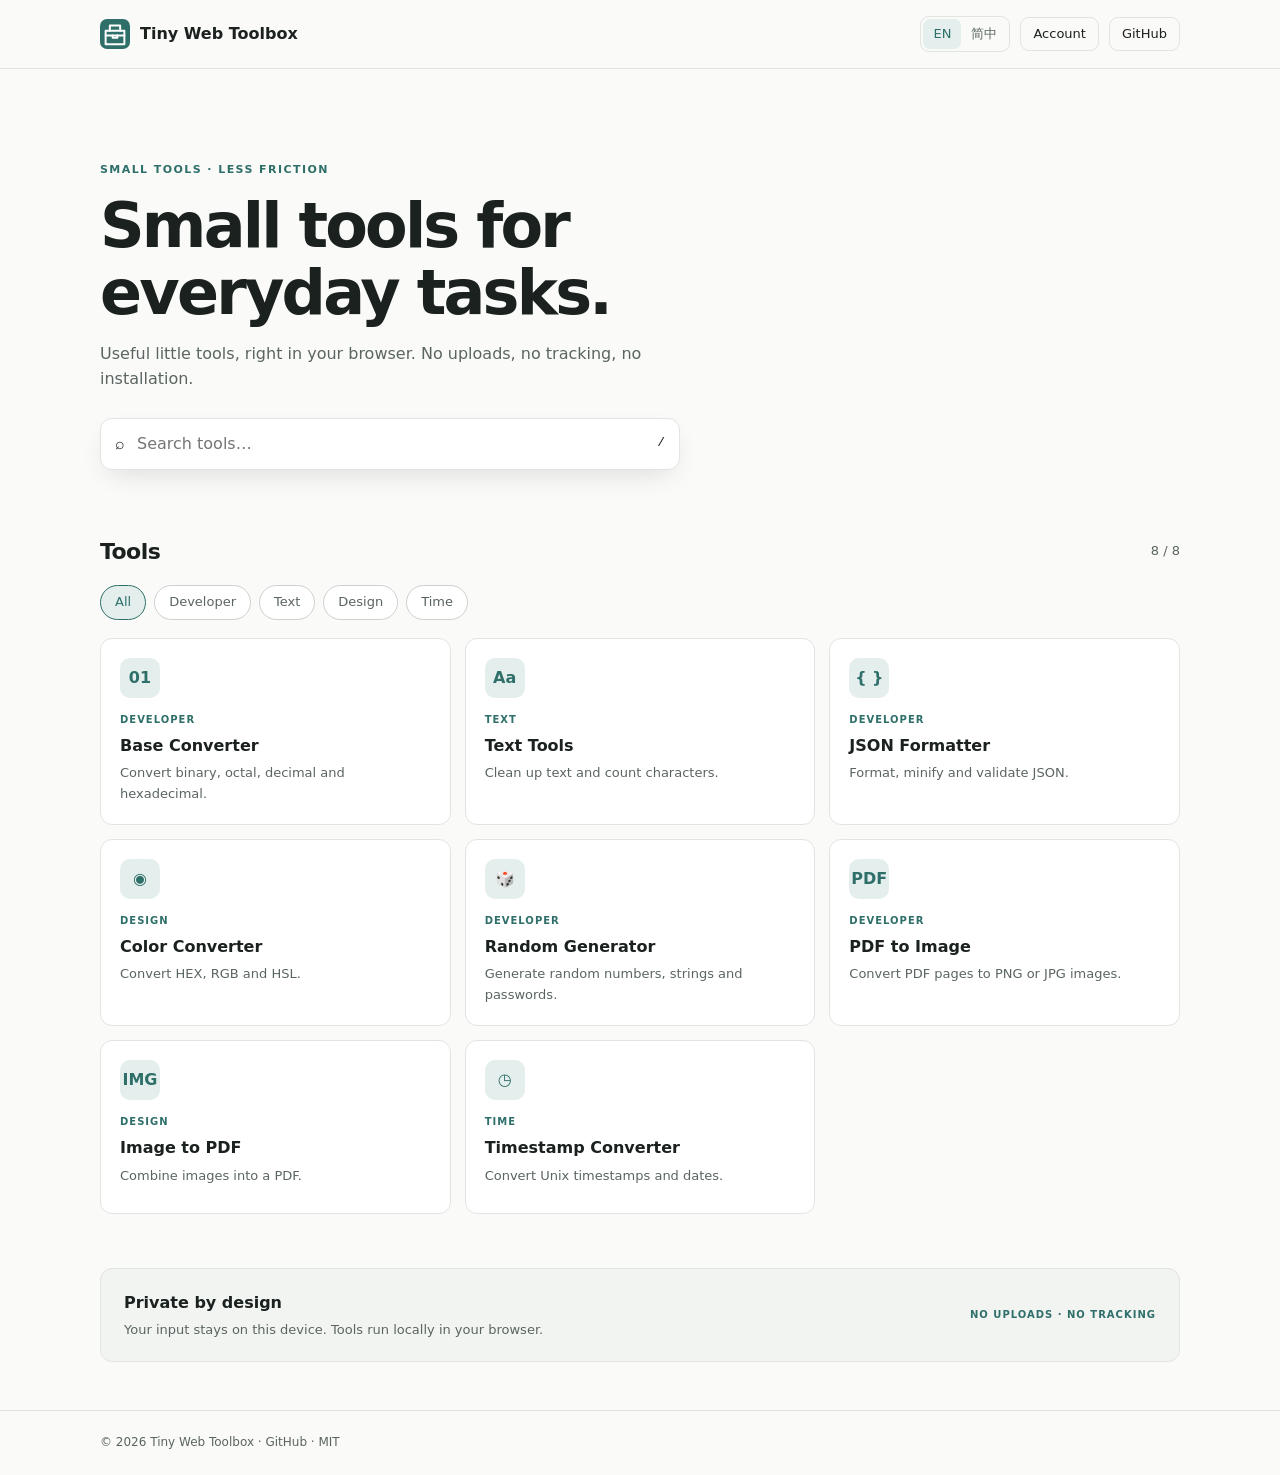
==== index.html @ 0d5026db "Add image to PDF tool card" ====
<!doctype html><html lang="en"><head><meta charset="utf-8"><meta name="viewport" content="width=device-width,initial-scale=1"><meta name="color-scheme" content="light dark"><title>Tiny Web Toolbox | Free Online Tools for Developers</title><link rel="icon" href="assets/logo.svg"><link rel="stylesheet" href="style.css?v=20261110-2"><script defer src="script.js?v=20261109-5"></script><meta name="description" content="Free browser-based tools: base converter, text tools, JSON formatter, color converter and timestamp converter. Private, fast and free."><link rel="canonical" href="https://stone2013.github.io/tiny-web-toolbox/"><meta property="og:type" content="website"><meta property="og:title" content="Tiny Web Toolbox | Free Online Tools for Developers"><meta property="og:description" content="Free browser-based tools: base converter, text tools, JSON formatter, color converter and timestamp converter. Private, fast and free."><meta property="og:url" content="https://stone2013.github.io/tiny-web-toolbox/"><meta name="twitter:card" content="summary"><script type="application/ld+json">
{"@context":"https://schema.org","@type":"WebSite","name":"Tiny Web Toolbox","url":"https://stone2013.github.io/tiny-web-toolbox/","description":"Free privacy-friendly online tools for developers and everyday tasks, including JSON formatting, text processing, color conversion, base conversion and Unix timestamp conversion.","inLanguage":["en","zh-CN"],"publisher":{"@type":"Person","name":"stone2013"}}
</script></head><body><header class="header"><div class="wrap header-inner"><a class="brand" href="index.html"><img src="assets/logo.svg" alt="">Tiny Web Toolbox</a><div class="actions"><div class="lang"><button type="button" data-lang="en" aria-pressed="true">EN</button><button type="button" data-lang="zh-CN" aria-pressed="false">简中</button></div><a class="gh" href="account.html" data-key="account">Account</a><a class="gh" href="https://github.com/stone2013/tiny-web-toolbox" target="_blank" rel="noopener">GitHub</a></div></div></header><main class="wrap"><section class="hero"><div class="eyebrow" data-key="eyebrow">SMALL TOOLS · LESS FRICTION</div><h1 data-key="hero">Small tools for everyday tasks.</h1><p data-key="sub">Useful little tools, right in your browser. No uploads, no tracking, no installation.</p><label class="search"><span>⌕</span><input id="search" type="search" data-placeholder="search" placeholder="Search tools…"><kbd>/</kbd></label></section><section class="section hidden" id="recent-section"><div class="section-head"><h2 data-key="recent">Recently used</h2><button type="button" class="clear" id="recent-clear" data-key="clear">Clear</button></div><div class="recent" id="recent-list"></div></section><section class="section"><div class="section-head"><h2 data-key="tools">Tools</h2><span class="muted" id="count">5 / 5</span></div><div class="chips"><button class="chip" data-cat-filter="all" aria-pressed="true" data-key="all">All</button><button class="chip" data-cat-filter="developer" aria-pressed="false" data-key="developer">Developer</button><button class="chip" data-cat-filter="text" aria-pressed="false" data-key="text">Text</button><button class="chip" data-cat-filter="design" aria-pressed="false" data-key="design">Design</button><button class="chip" data-cat-filter="time" aria-pressed="false" data-key="time">Time</button></div><div class="grid"><a class="card" data-id="base" data-cat="developer" data-search="base converter binary octal decimal hexadecimal 进制 二进制 十六进制" href="tools/base-converter.html"><span class="ico">01</span><span class="tag" data-key="developer">DEVELOPER</span><h3 data-key="base">Base Converter</h3><p data-key="basedesc">Convert binary, octal, decimal and hexadecimal.</p></a><a class="card" data-id="text" data-cat="text" data-search="text 文本" href="tools/text-tools.html"><span class="ico">Aa</span><span class="tag" data-key="text">TEXT</span><h3 data-key="textname">Text Tools</h3><p data-key="textdesc">Clean up text and count characters.</p></a><a class="card" data-id="json" data-cat="developer" data-search="json formatter 格式化" href="tools/json-formatter.html"><span class="ico">{ }</span><span class="tag" data-key="developer">DEVELOPER</span><h3 data-key="json">JSON Formatter</h3><p data-key="jsondesc">Format, minify and validate JSON.</p></a><a class="card" data-id="color" data-cat="design" data-search="color hex rgb hsl 颜色" href="tools/color-converter.html"><span class="ico">◉</span><span class="tag" data-key="design">DESIGN</span><h3 data-key="color">Color Converter</h3><p data-key="colordesc">Convert HEX, RGB and HSL.</p></a><a class="card" data-id="random" data-cat="developer" data-search="random generator number string password 随机 数字 字符串 密码" href="tools/random-generator.html"><span class="ico">🎲</span><span class="tag" data-key="developer">DEVELOPER</span><h3 data-key="random">Random Generator</h3><p data-key="randomdesc">Generate random numbers, strings and passwords.</p></a><a class="card" data-id="pdf" data-cat="developer" data-search="pdf to image convert png jpg 图片 转换" href="tools/pdf-to-image.html"><span class="ico">PDF</span><span class="tag" data-key="developer">DEVELOPER</span><h3 data-key="pdf">PDF to Image</h3><p data-key="pdfdesc">Convert PDF pages to PNG or JPG images.</p></a><a class="card" data-id="image-pdf" data-cat="design" data-search="image to pdf jpg png webp 图片 转 PDF" href="tools/image-to-pdf.html"><span class="ico">IMG</span><span class="tag" data-key="design">DESIGN</span><h3 data-key="imagepdf">Image to PDF</h3><p data-key="imagepdfdesc">Combine images into a PDF.</p></a><a class="card" data-id="timestamp" data-cat="time" data-search="timestamp unix 时间戳" href="tools/timestamp-converter.html"><span class="ico">◷</span><span class="tag" data-key="time">TIME</span><h3 data-key="timestamp">Timestamp Converter</h3><p data-key="timestampdesc">Convert Unix timestamps and dates.</p></a></div><p id="empty" class="muted hidden" data-key="empty">No matching tools.</p></section><section class="privacy"><div><strong data-key="privacy">Private by design</strong><p data-key="privacysub">Your input stays on this device. Tools run locally in your browser.</p></div><span class="tag" data-key="privacytag">NO UPLOADS · NO TRACKING</span></section></main><footer class="footer"><div class="wrap">© <span id="year"></span> Tiny Web Toolbox · <a href="https://github.com/stone2013/tiny-web-toolbox">GitHub</a> · MIT</div></footer></body></html>
---- style.css ----
:root{color-scheme:light dark;font-family:system-ui,-apple-system,"Segoe UI",Roboto,"PingFang SC","Microsoft YaHei",sans-serif;--bg:#fafaf8;--surface:#fff;--surface2:#f2f4f2;--text:#1a211f;--muted:#5a6561;--border:#e1e5e2;--strong:#cbd2ce;--accent:#2f6f6a;--accentsoft:#e4efed;--shadow:0 10px 28px -10px rgba(20,30,28,.16);--mono:ui-monospace,"SF Mono",Menlo,Consolas,monospace}
@media(prefers-color-scheme:dark){:root{--bg:#0f1312;--surface:#161b1a;--surface2:#1c2221;--text:#e7ecea;--muted:#98a5a1;--border:#262e2c;--strong:#37413f;--accent:#6fc2b8;--accentsoft:#1a2b28;--shadow:0 10px 28px -10px rgba(0,0,0,.6)}}
*{box-sizing:border-box}body{margin:0;background:var(--bg);color:var(--text);line-height:1.6}a{color:inherit;text-decoration:none}button,input{font:inherit}.wrap{width:min(1080px,calc(100% - 40px));margin:auto}.header{border-bottom:1px solid var(--border)}.header-inner{height:68px;display:flex;align-items:center;justify-content:space-between;gap:14px}.brand{display:flex;align-items:center;gap:10px;font-weight:750;white-space:nowrap}.brand img{width:30px;height:30px}.actions{display:flex;align-items:center;gap:10px}.lang{display:flex;border:1px solid var(--border);border-radius:9px;padding:2px}.lang button{border:0;background:transparent;color:var(--muted);padding:5px 10px;border-radius:7px;font-size:13px;cursor:pointer}.lang button[aria-pressed=true]{background:var(--accentsoft);color:var(--accent)}.gh{border:1px solid var(--border);border-radius:9px;padding:6px 12px;font-size:13px}.hero{padding:clamp(48px,9vw,92px) 0 44px}.eyebrow{color:var(--accent);font-size:11px;font-weight:750;letter-spacing:.13em;text-transform:uppercase}.hero h1{font-size:clamp(36px,6vw,62px);line-height:1.08;letter-spacing:-.045em;max-width:720px;margin:14px 0}.hero p{color:var(--muted);max-width:620px;margin:0}.search{margin-top:26px;max-width:580px;display:flex;align-items:center;gap:10px;padding:0 14px;height:52px;border:1px solid var(--border);border-radius:12px;background:var(--surface);box-shadow:var(--shadow)}.search input{border:0;outline:0;background:transparent;color:var(--text);width:100%;min-width:0}.section{padding:20px 0 38px}.section-head{display:flex;align-items:center;justify-content:space-between;margin-bottom:16px}.section-head h2{font-size:22px;letter-spacing:-.025em;margin:0}.muted{color:var(--muted);font-size:13px}.chips{display:flex;flex-wrap:wrap;gap:8px;margin-bottom:18px}.chip{border:1px solid var(--strong);border-radius:999px;background:var(--surface);padding:6px 14px;color:var(--muted);font-size:13px;cursor:pointer}.chip[aria-pressed=true]{background:var(--accentsoft);border-color:var(--accent);color:var(--accent)}.grid{display:grid;grid-template-columns:repeat(3,minmax(0,1fr));gap:14px}.card{display:flex;flex-direction:column;min-height:174px;padding:19px;border:1px solid var(--border);border-radius:12px;background:var(--surface);transition:transform .18s,border-color .18s,box-shadow .18s}.card:hover{transform:translateY(-2px);border-color:var(--accent);box-shadow:var(--shadow)}.ico{display:grid;place-items:center;width:40px;height:40px;border-radius:10px;background:var(--accentsoft);color:var(--accent);font-weight:750;margin-bottom:14px}.tag{font-size:10px;color:var(--accent);font-weight:750;letter-spacing:.1em;text-transform:uppercase}.card h3{font-size:16px;margin:5px 0}.card p{font-size:13px;color:var(--muted);margin:0}.privacy{display:flex;justify-content:space-between;gap:20px;align-items:center;padding:21px 23px;border:1px solid var(--border);border-radius:12px;background:var(--surface2);margin:16px 0 48px}.privacy p{font-size:13px;color:var(--muted);margin:4px 0 0}.footer{border-top:1px solid var(--border);padding:22px 0;color:var(--muted);font-size:12px}.recent{display:flex;gap:10px;flex-wrap:wrap}.recent a{padding:8px 12px;border:1px solid var(--border);border-radius:9px;background:var(--surface);font-size:13px}.hidden{display:none!important}
.tool-main{padding:40px 0 70px}.back{color:var(--muted);font-size:13px}.tool-main h1{font-size:clamp(32px,5vw,48px);letter-spacing:-.04em;margin:16px 0 6px}.tool-desc{color:var(--muted);margin:0 0 24px}.panel{padding:22px;border:1px solid var(--border);border-radius:14px;background:var(--surface);box-shadow:var(--shadow)}.base-grid{display:grid;grid-template-columns:repeat(2,minmax(0,1fr));gap:20px 16px}.field label{display:flex;justify-content:space-between;font-size:13px;font-weight:700;margin-bottom:7px}.field small{font:600 11px var(--mono);color:var(--muted)}.control{display:flex;align-items:stretch;gap:8px;min-width:0}.control input{flex:1 1 auto;min-width:0;width:0;padding:11px 12px;border:1px solid var(--strong);border-radius:9px;background:var(--bg);color:var(--text);font:14px var(--mono)}.control input:focus{outline:3px solid color-mix(in srgb,var(--accent) 25%,transparent);border-color:var(--accent)}.control input[aria-invalid=true]{border-color:#c45b55}.copy,.control .copy{display:flex;align-items:center;justify-content:center;box-sizing:border-box;flex:0 0 88px;width:88px;min-width:88px;max-width:88px;min-height:44px;padding:0 8px;white-space:nowrap;word-break:keep-all;overflow-wrap:normal;writing-mode:horizontal-tb;text-orientation:mixed;border:1px solid var(--border);border-radius:9px;background:var(--surface2);color:var(--muted);font-size:12px;cursor:pointer}.error{min-height:20px;color:#c45b55;font-size:12px;margin:5px 0 0}.statusbar{display:flex;justify-content:space-between;align-items:center;gap:12px;border-top:1px solid var(--border);margin-top:17px;padding-top:13px}.status{font-size:13px;color:var(--muted)}.clear{border:0;background:none;color:var(--muted);text-decoration:underline;cursor:pointer}.hint{color:var(--muted);font-size:12px;margin:14px 0 0}
@media(max-width:850px){.grid{grid-template-columns:repeat(2,minmax(0,1fr))}}@media(max-width:560px){.grid,.base-grid{grid-template-columns:1fr}.brand{font-size:14px}.gh{font-size:12px;padding:5px 8px}.privacy{display:block}.section-head h2{font-size:20px}}
@media(prefers-reduced-motion:reduce){*,*::before,*::after{scroll-behavior:auto!important;transition:none!important}}

.text-panel{display:block}.text-toolbar{display:flex;align-items:center;justify-content:space-between;gap:12px;margin-bottom:10px}.text-area{display:block;width:100%;min-height:170px;resize:vertical;padding:14px;border:1px solid var(--strong);border-radius:10px;background:var(--bg);color:var(--text);font:14px/1.65 var(--mono)}.text-area:focus{outline:3px solid color-mix(in srgb,var(--accent) 25%,transparent);border-color:var(--accent)}.text-stats{display:flex;flex-wrap:wrap;gap:8px 18px;padding:12px 0;color:var(--muted);font-size:12px}.text-stats b{color:var(--text);font-variant-numeric:tabular-nums}.text-actions{display:flex;flex-wrap:wrap;gap:8px;padding:8px 0 22px}.chip.action{font-size:12px}.chip.action:active{background:var(--accentsoft);border-color:var(--accent)}.result-toolbar{margin-top:4px}.result-actions{display:flex;gap:8px}.result-area{min-height:130px}.text-panel .status{margin:12px 0 0}.sr-only{position:absolute;width:1px;height:1px;padding:0;margin:-1px;overflow:hidden;clip:rect(0,0,0,0);white-space:nowrap;border:0}

/* Text Tools responsive layout refinement */
.tool-main .text-panel{display:block;padding:24px}
.tool-main .text-area, .tool-main textarea.text-area{display:block!important;box-sizing:border-box!important;width:100%!important;max-width:100%!important;min-width:0!important;margin:0!important;padding:14px!important;min-height:220px;border:1px solid var(--strong);border-radius:10px;background:var(--bg);color:var(--text);font:15px/1.7 var(--mono)}
.tool-main .result-area{min-height:170px}
.tool-main label.sr-only{position:absolute!important;width:1px!important;height:1px!important;padding:0!important;margin:-1px!important;overflow:hidden!important;clip:rect(0,0,0,0)!important;white-space:nowrap!important;border:0!important}
.tool-main .text-stats{display:grid;grid-template-columns:repeat(4,minmax(0,1fr));gap:10px;padding:16px 0 20px}
.tool-main .text-stats>span{display:flex;flex-direction:column;gap:3px;min-width:0;padding:10px 12px;border:1px solid var(--border);border-radius:9px;background:var(--surface2);font-size:12px}
.tool-main .text-stats b{font-size:20px;line-height:1.2}
.tool-main .text-actions{display:flex;flex-wrap:wrap;gap:10px;padding:12px 0 26px}
.tool-main .chip.action{min-height:42px;padding:9px 15px;font-size:13px}
.tool-main .text-toolbar{margin-bottom:12px}
.tool-main .result-toolbar{padding-top:18px;border-top:1px solid var(--border);margin-top:4px}
.tool-main .result-actions{flex-wrap:wrap}
.tool-main .result-actions .copy{flex:0 1 auto;width:auto;min-width:110px;max-width:none;min-height:42px;padding:8px 14px;font-size:13px}
.tool-main .text-panel .status{margin-top:16px}
@media(max-width:600px){.tool-main{padding-top:28px}.tool-main .text-panel{padding:18px}.tool-main .text-stats{grid-template-columns:repeat(2,minmax(0,1fr));gap:8px}.tool-main .text-actions{gap:9px}.tool-main .chip.action{flex:1 1 calc(50% - 9px);min-width:0;justify-content:center;text-align:center;white-space:normal}.tool-main .result-toolbar{align-items:flex-start;flex-direction:column}.tool-main .result-actions{width:100%}.tool-main .result-actions .copy{flex:1 1 0}}

/* JSON Formatter */
.json-panel{display:block;padding:24px}.json-toolbar{display:flex;align-items:center;justify-content:space-between;gap:14px;margin-bottom:12px}.json-area{display:block;box-sizing:border-box;width:100%;min-width:0;min-height:260px;padding:15px;border:1px solid var(--strong);border-radius:10px;background:var(--bg);color:var(--text);font:14px/1.7 var(--mono);resize:vertical;tab-size:2}.json-area:focus{outline:3px solid color-mix(in srgb,var(--accent) 25%,transparent);border-color:var(--accent)}.json-area[aria-invalid=true]{border-color:#c45b55}.json-output{min-height:280px}.json-meta{display:flex;flex-wrap:wrap;justify-content:space-between;gap:8px 18px;padding:10px 0 18px;color:var(--muted);font-size:12px}.json-meta b,.json-result-actions b{color:var(--text);font-variant-numeric:tabular-nums}.json-error{color:#c45b55}.json-controls{display:flex;align-items:center;justify-content:space-between;gap:14px;flex-wrap:wrap;padding:14px 0 24px;border-top:1px solid var(--border)}.indent-label{display:flex;align-items:center;gap:9px;color:var(--muted);font-size:13px}.indent-label select{min-height:40px;padding:7px 30px 7px 11px;border:1px solid var(--strong);border-radius:9px;background:var(--surface);color:var(--text)}.json-actions,.json-result-actions{display:flex;align-items:center;gap:9px;flex-wrap:wrap}.json-actions .chip{min-height:40px;padding:8px 16px}.json-actions .primary{background:var(--accent);border-color:var(--accent);color:white}.json-result-actions{color:var(--muted);font-size:12px}.json-result-actions .copy{flex:0 1 auto;width:auto;min-width:112px;max-width:none;min-height:40px;padding:8px 13px;font-size:12px}.output-toolbar{padding-top:18px;border-top:1px solid var(--border)}.json-panel .status{margin:14px 0 0}
@media(max-width:600px){.json-panel{padding:18px}.json-area{min-height:230px;font-size:13px}.json-output{min-height:240px}.json-controls{align-items:stretch;flex-direction:column}.indent-label{justify-content:space-between}.indent-label select{flex:1;max-width:180px}.json-actions{display:grid;grid-template-columns:repeat(3,minmax(0,1fr));gap:7px}.json-actions .chip{padding:8px 6px;font-size:12px}.json-result-actions{width:100%;justify-content:space-between}.json-result-actions .copy{flex:0 0 auto}}

/* Timestamp Converter */
.ts-panel{display:block;padding:24px}.ts-section{padding:4px 0 26px}.ts-section+.ts-section{border-top:1px solid var(--border);padding-top:24px}.ts-heading{display:flex;align-items:flex-start;justify-content:space-between;gap:14px;margin-bottom:16px}.ts-heading h2{font-size:19px;letter-spacing:-.02em;margin:3px 0 0}.ts-kicker{font-size:10px;font-weight:750;letter-spacing:.13em;color:var(--accent)}.ts-zone,.ts-detected{font-size:12px;color:var(--muted);padding:5px 9px;border:1px solid var(--border);border-radius:999px;overflow-wrap:anywhere}.ts-now-grid{display:grid;grid-template-columns:repeat(2,minmax(0,1fr));gap:12px}.ts-value,.ts-output{min-width:0;padding:14px;border:1px solid var(--border);border-radius:10px;background:var(--surface2)}.ts-value>span,.ts-output>span{display:block;color:var(--muted);font-size:12px;margin-bottom:7px}.ts-value strong{display:block;font:600 clamp(18px,3vw,24px)/1.35 var(--mono);overflow-wrap:anywhere;margin-bottom:12px}.ts-copy{width:auto;min-width:72px;max-width:none;min-height:34px;padding:5px 12px;flex:0 0 auto}.ts-label{display:block;font-size:13px;font-weight:650;margin:0 0 7px}.ts-input{display:block;width:100%;min-width:0;box-sizing:border-box;padding:13px 14px;border:1px solid var(--strong);border-radius:10px;background:var(--bg);color:var(--text);font:15px var(--mono)}.ts-input:focus{outline:3px solid color-mix(in srgb,var(--accent) 25%,transparent);border-color:var(--accent)}.ts-options{display:flex;align-items:center;gap:10px;flex-wrap:wrap;margin:12px 0 16px;color:var(--muted);font-size:13px}.ts-options select{min-height:40px;min-width:150px;padding:7px 30px 7px 11px;border:1px solid var(--strong);border-radius:9px;background:var(--surface);color:var(--text)}.ts-detected{margin-left:auto}.ts-output-grid{display:grid;grid-template-columns:repeat(2,minmax(0,1fr));gap:10px}.ts-output strong{display:block;font:500 13px/1.6 var(--mono);overflow-wrap:anywhere;word-break:break-word}.ts-date-results .ts-output{display:flex;flex-direction:column;align-items:flex-start;gap:6px}.ts-error{min-height:18px;color:#c45b55;font-size:12px;margin:10px 0 0}.ts-footnote{border-top:1px solid var(--border);padding-top:16px;color:var(--muted);font-size:12px}.ts-panel .status{margin-top:8px}
@media(max-width:600px){.ts-panel{padding:18px}.ts-now-grid,.ts-output-grid{grid-template-columns:1fr}.ts-value strong{font-size:20px}.ts-heading h2{font-size:17px}.ts-detected{margin-left:0}.ts-options{align-items:flex-start}.ts-options select{flex:1}.ts-output{padding:12px}}

/* Hide the auto-detection badge until a timestamp has been entered. */
.ts-detected:empty{display:none}

/* Selectable time zone */
.ts-zone-picker{display:flex;align-items:center;gap:8px;padding:5px 9px;border:1px solid var(--border);border-radius:999px;color:var(--muted);font-size:12px;white-space:nowrap}
.ts-zone-select{max-width:190px;min-width:0;border:0;background:transparent;color:var(--text);font:inherit;outline-offset:3px}
.ts-zone-select:focus-visible{outline:2px solid var(--accent);border-radius:5px}
@media(max-width:600px){.ts-zone-picker{max-width:190px;white-space:normal;flex-wrap:wrap;justify-content:flex-end}.ts-zone-select{max-width:100%;width:100%;text-align:right}}

/* Color Converter */
.color-panel{display:block;padding:24px}.color-preview-wrap{display:grid;grid-template-columns:minmax(110px,160px) 1fr auto;align-items:center;gap:18px;padding-bottom:22px;margin-bottom:8px;border-bottom:1px solid var(--border)}.color-preview{width:100%;aspect-ratio:1.45;border:1px solid var(--border);border-radius:12px;background:#2f6f6a}.color-preview-meta{display:flex;flex-direction:column;gap:5px;min-width:0}.color-kicker{font-size:10px;font-weight:750;letter-spacing:.13em;color:var(--accent)}.color-preview-meta strong{font:650 22px var(--mono);overflow-wrap:anywhere}.color-muted{font-size:12px;color:var(--muted)}.picker-label{display:flex;flex-direction:column;align-items:center;gap:7px;color:var(--muted);font-size:12px;white-space:nowrap}.picker-label input{width:48px;height:44px;padding:3px;border:1px solid var(--border);border-radius:9px;background:var(--surface);cursor:pointer}.color-field{padding:20px 0;border-bottom:1px solid var(--border)}.color-field-head{display:flex;align-items:center;justify-content:space-between;gap:12px;margin-bottom:10px;font-size:14px;font-weight:700}.color-field-head>span{font:12px var(--mono);color:var(--muted)}.color-input-row{display:flex;gap:9px}.color-input{box-sizing:border-box;width:100%;min-width:0;padding:12px 13px;border:1px solid var(--strong);border-radius:9px;background:var(--bg);color:var(--text);font:15px var(--mono)}.color-input:focus{outline:3px solid color-mix(in srgb,var(--accent) 25%,transparent);border-color:var(--accent)}.color-triplet{display:grid;grid-template-columns:repeat(3,minmax(0,1fr));gap:10px}.color-triplet label{display:flex;flex-direction:column;gap:6px;color:var(--muted);font:12px var(--mono)}.color-error{min-height:17px;margin:6px 0 0;color:#c45b55;font-size:12px}.color-copy{flex:0 0 82px;width:82px;min-width:82px;max-width:82px}.color-copy-line{display:flex;justify-content:space-between;align-items:center;gap:12px;margin-top:9px}.color-copy-line code{font:13px var(--mono);color:var(--muted);overflow-wrap:anywhere}.color-bottom{display:flex;align-items:center;justify-content:space-between;gap:12px;padding-top:17px}.color-status{margin:0;color:var(--muted);font-size:13px}.color-note{margin:14px 0 0;padding-top:14px;border-top:1px solid var(--border);color:var(--muted);font-size:12px;line-height:1.65}
@media(max-width:600px){.color-panel{padding:18px}.color-preview-wrap{grid-template-columns:100px minmax(0,1fr);gap:13px}.color-preview{aspect-ratio:1}.picker-label{grid-column:1/-1;flex-direction:row;justify-content:flex-end}.picker-label input{width:58px;height:40px}.color-preview-meta strong{font-size:19px}.color-triplet{gap:7px}.color-triplet .color-input{padding:11px 8px;font-size:14px}.color-copy{flex-basis:74px;width:74px;min-width:74px;max-width:74px}.color-bottom{align-items:flex-start}.color-status{flex:1}.color-copy-line code{font-size:12px}}

/* Random Generator */
.random-stack{display:grid;gap:16px}.random-panel{padding:22px}.random-head{display:flex;align-items:center;gap:13px;margin-bottom:20px}.random-icon{display:grid;place-items:center;flex:0 0 46px;height:46px;border-radius:11px;background:var(--accentsoft);color:var(--accent);font:750 15px var(--mono)}.random-head h2{font-size:19px;margin:0 0 3px}.random-head p{font-size:13px;color:var(--muted);margin:0}.random-fields{display:grid;grid-template-columns:repeat(3,minmax(0,1fr));gap:12px}.random-input{display:block;width:100%;min-width:0;padding:10px 11px;border:1px solid var(--strong);border-radius:9px;background:var(--bg);color:var(--text);font:14px var(--mono)}.random-input:focus{outline:3px solid color-mix(in srgb,var(--accent) 25%,transparent);border-color:var(--accent)}.random-length{display:block;max-width:220px}.random-options{display:flex;flex-wrap:wrap;gap:10px 18px;margin:15px 0 18px;color:var(--muted);font-size:13px}.random-options label{display:flex;align-items:center;gap:6px;cursor:pointer}.random-options input{accent-color:var(--accent);width:16px;height:16px}.random-generate{display:inline-flex;align-items:center;justify-content:center;min-height:42px;padding:9px 17px;border:1px solid var(--accent);border-radius:9px;background:var(--accent);color:white;font-size:13px;font-weight:700;cursor:pointer}.random-generate:hover{filter:brightness(1.06)}.random-output{display:block;box-sizing:border-box;width:100%;min-width:0;min-height:58px;margin-top:13px;padding:12px;border:1px solid var(--border);border-radius:9px;background:var(--surface2);color:var(--text);font:14px/1.6 var(--mono);resize:vertical}.random-resultbar{display:flex;align-items:center;justify-content:space-between;gap:12px;margin-top:9px}.random-status{min-height:20px;color:var(--muted);font-size:12px}.random-resultbar .copy{flex:0 0 auto;width:auto;min-width:80px;max-width:none;min-height:38px;padding:7px 12px}
@media(max-width:600px){.random-panel{padding:18px}.random-fields{grid-template-columns:repeat(2,minmax(0,1fr))}.random-fields .field:last-child{grid-column:1/-1}.random-options{display:grid;grid-template-columns:1fr 1fr;gap:11px}.random-generate{width:100%}}

/* Account */
.account-main{max-width:760px}.account-panel{padding:24px}.account-tabs{display:flex;gap:9px;margin-bottom:22px}.account-tabs .chip[aria-pressed=true]{background:var(--accentsoft);border-color:var(--accent);color:var(--accent)}.account-panel form{display:grid;gap:17px}.account-input{display:block;width:100%;min-width:0;padding:12px;border:1px solid var(--strong);border-radius:9px;background:var(--bg);color:var(--text);font:14px var(--mono)}.account-input:focus{outline:3px solid color-mix(in srgb,var(--accent) 25%,transparent);border-color:var(--accent)}.account-submit{width:100%;margin-top:4px}.account-submit:disabled{opacity:.65;cursor:wait}.account-status{min-height:22px;color:var(--muted);font-size:13px;overflow-wrap:anywhere}.account-user-head{display:flex;align-items:center;justify-content:space-between;gap:15px}.account-user-head h2{font-size:18px;overflow-wrap:anywhere}.account-section{padding-top:20px;margin-top:20px;border-top:1px solid var(--border)}.account-section h2{font-size:18px;margin:0}.account-history{display:grid;gap:8px;margin-top:14px}.account-history-row{display:flex;justify-content:space-between;align-items:center;gap:12px;padding:11px 12px;border:1px solid var(--border);border-radius:9px;background:var(--surface2);font-size:13px}.account-history-row time{color:var(--muted);font-size:11px;text-align:right}.account-footnote{margin-top:18px}
@media(max-width:600px){.account-panel{padding:18px}.account-user-head{align-items:flex-start;flex-direction:column}.account-history-row{align-items:flex-start;flex-direction:column}.account-history-row time{text-align:left}}

/* Header layout: keep language controls horizontal on narrow screens */
.lang{flex:0 0 auto;white-space:nowrap}.lang button{white-space:nowrap;min-width:38px}
@media(max-width:600px){.header-inner{height:auto;min-height:64px;flex-wrap:wrap;padding-top:10px;padding-bottom:10px;row-gap:8px}.brand{flex:1 1 auto;min-width:0}.actions{flex:0 1 auto;gap:6px;min-width:0}.lang{display:flex;flex-direction:row;gap:0}.lang button{padding:5px 7px}.gh{white-space:nowrap}.actions .gh[href*="github.com"]{display:none}}
/* Account and encrypted vault */
.account-main{max-width:760px}.account-panel{padding:24px}.account-tabs{display:flex;gap:9px;margin-bottom:22px}.account-tabs .chip[aria-pressed=true]{background:var(--accentsoft);border-color:var(--accent);color:var(--accent)}.account-panel form{display:grid;gap:17px}.account-input{display:block;width:100%;min-width:0;padding:12px;border:1px solid var(--strong);border-radius:9px;background:var(--bg);color:var(--text);font:14px var(--mono)}.account-input:focus{outline:3px solid color-mix(in srgb,var(--accent) 25%,transparent);border-color:var(--accent)}.account-submit{width:100%;margin-top:4px}.account-submit:disabled{opacity:.65;cursor:wait}.account-status{min-height:22px;color:var(--muted);font-size:13px;overflow-wrap:anywhere}.account-user-head{display:flex;align-items:center;justify-content:space-between;gap:15px}.account-user-head h2{font-size:18px;overflow-wrap:anywhere}.account-section{padding-top:20px;margin-top:20px;border-top:1px solid var(--border)}.account-section h2{font-size:18px;margin:0}.account-history{display:grid;gap:8px;margin-top:14px}.account-history-row{display:flex;justify-content:space-between;align-items:center;gap:12px;padding:11px 12px;border:1px solid var(--border);border-radius:9px;background:var(--surface2);font-size:13px}.account-history-row time{color:var(--muted);font-size:11px;text-align:right}.account-footnote{margin-top:18px}.vault-box{display:grid;gap:12px;padding:16px;margin-top:16px;border:1px solid var(--border);border-radius:10px;background:var(--surface2)}.vault-box h3{margin:0;font-size:16px}.vault-action{justify-self:start}.vault-save-form{margin-top:16px}.vault-row{display:grid;grid-template-columns:1fr;gap:9px;padding:13px;border:1px solid var(--border);border-radius:10px;background:var(--surface2)}.vault-row>strong{overflow-wrap:anywhere}.vault-row .chip{justify-self:start}.vault-row .danger{color:#b54740;border-color:#d9aaa6}
@media(max-width:600px){.account-panel{padding:18px}.account-user-head{align-items:flex-start;flex-direction:column}.account-history-row{align-items:flex-start;flex-direction:column}.account-history-row time{text-align:left}.actions{flex-wrap:nowrap}.brand{font-size:14px}.brand img{width:28px;height:28px}}

/* PDF to Image */
.pdf-panel{padding:22px}.pdf-upload{display:flex;align-items:center;justify-content:center;flex-direction:column;gap:5px;min-height:150px;padding:20px;border:1px dashed var(--strong);border-radius:12px;background:var(--surface2);cursor:pointer;text-align:center;color:var(--muted)}.pdf-upload:hover{border-color:var(--accent)}.pdf-upload strong{color:var(--text);font-size:15px}.pdf-upload span:last-of-type{font-size:12px}.pdf-upload input{position:absolute;width:1px;height:1px;opacity:0;pointer-events:none}.pdf-upload-icon{display:grid;place-items:center;width:46px;height:46px;border-radius:10px;background:var(--accentsoft);color:var(--accent);font:750 13px var(--mono)}.pdf-file-meta{min-height:22px;margin:10px 0;color:var(--muted);font:12px var(--mono);overflow-wrap:anywhere}.pdf-controls{display:grid;grid-template-columns:repeat(3,minmax(0,1fr));gap:12px;padding:16px 0 22px;border-bottom:1px solid var(--border)}.pdf-option{display:flex;flex-direction:column;gap:7px;min-width:0;color:var(--muted);font-size:12px}.pdf-option select{width:100%;min-width:0;min-height:42px;padding:8px 10px;border:1px solid var(--strong);border-radius:9px;background:var(--bg);color:var(--text)}.pdf-preview-head{display:flex;justify-content:space-between;align-items:center;gap:12px;padding:20px 0 12px}.pdf-page-nav{display:flex;align-items:center;gap:8px;color:var(--muted);font:12px var(--mono)}.pdf-page-nav .chip{padding:6px 10px}.pdf-page-nav button:disabled,.pdf-actions button:disabled{opacity:.45;cursor:not-allowed}.pdf-preview{display:grid;place-items:center;min-height:260px;padding:14px;border:1px solid var(--border);border-radius:10px;background:var(--surface2);overflow:auto}.pdf-preview img{display:block;max-width:100%;height:auto;box-shadow:0 3px 14px rgba(0,0,0,.14)}.pdf-empty{color:var(--muted);font-size:13px;text-align:center}.pdf-actions{display:flex;flex-wrap:wrap;gap:9px;margin-top:16px}.pdf-actions .chip{min-height:42px;padding:9px 14px}.pdf-actions .pdf-primary{background:var(--accent);border-color:var(--accent);color:#fff}.pdf-status{min-height:20px;margin:12px 0 0;color:var(--muted);font-size:13px}
@media(max-width:600px){.pdf-panel{padding:16px}.pdf-controls{grid-template-columns:1fr;gap:10px}.pdf-preview-head{align-items:flex-start;flex-direction:column}.pdf-page-nav{width:100%;justify-content:space-between}.pdf-actions{display:grid;grid-template-columns:1fr}.pdf-actions .chip{width:100%}.pdf-preview{min-height:190px;padding:8px}}

.pdf-range-field{display:flex;flex-direction:column;gap:6px;margin:16px 0 2px;color:var(--muted);font-size:12px}.pdf-range-field>span{font-weight:700;color:var(--text)}.pdf-range-field input{width:100%;min-width:0;min-height:44px;padding:10px 12px;border:1px solid var(--strong);border-radius:9px;background:var(--bg);color:var(--text);font:14px var(--mono)}.pdf-range-field input:focus{outline:3px solid color-mix(in srgb,var(--accent) 25%,transparent);border-color:var(--accent)}.pdf-range-field small{font-size:11px}

/* Image to PDF */
.image-pdf-panel{padding:22px}.image-pdf-meta{min-height:20px;margin:10px 0;color:var(--muted);font-size:12px}.image-pdf-list{display:grid;gap:8px;margin:12px 0 18px}.image-pdf-row{display:flex;align-items:center;gap:11px;min-width:0;padding:9px;border:1px solid var(--border);border-radius:10px;background:var(--surface2)}.image-pdf-row img{width:48px;height:48px;object-fit:cover;border-radius:7px;background:var(--surface)}.image-pdf-name{flex:1;min-width:0;font-size:13px;overflow-wrap:anywhere}.image-pdf-row-actions{display:flex;gap:5px}.image-pdf-row-actions .chip{min-width:34px;padding:5px 9px}.image-pdf-row-actions button:disabled{opacity:.35;cursor:not-allowed}.image-pdf-options{display:grid;grid-template-columns:repeat(2,minmax(0,1fr));gap:12px;padding:16px 0 22px;border-top:1px solid var(--border)}.image-pdf-options select{width:100%;min-height:42px;padding:8px 10px;border:1px solid var(--strong);border-radius:9px;background:var(--bg);color:var(--text)}.image-pdf-panel .pdf-actions{margin-top:16px}
@media(max-width:600px){.image-pdf-panel{padding:16px}.image-pdf-options{grid-template-columns:1fr}.image-pdf-row{gap:8px}.image-pdf-row img{width:40px;height:40px}.image-pdf-name{font-size:12px}.image-pdf-row-actions{gap:3px}.image-pdf-row-actions .chip{min-width:30px;padding:5px 7px}}
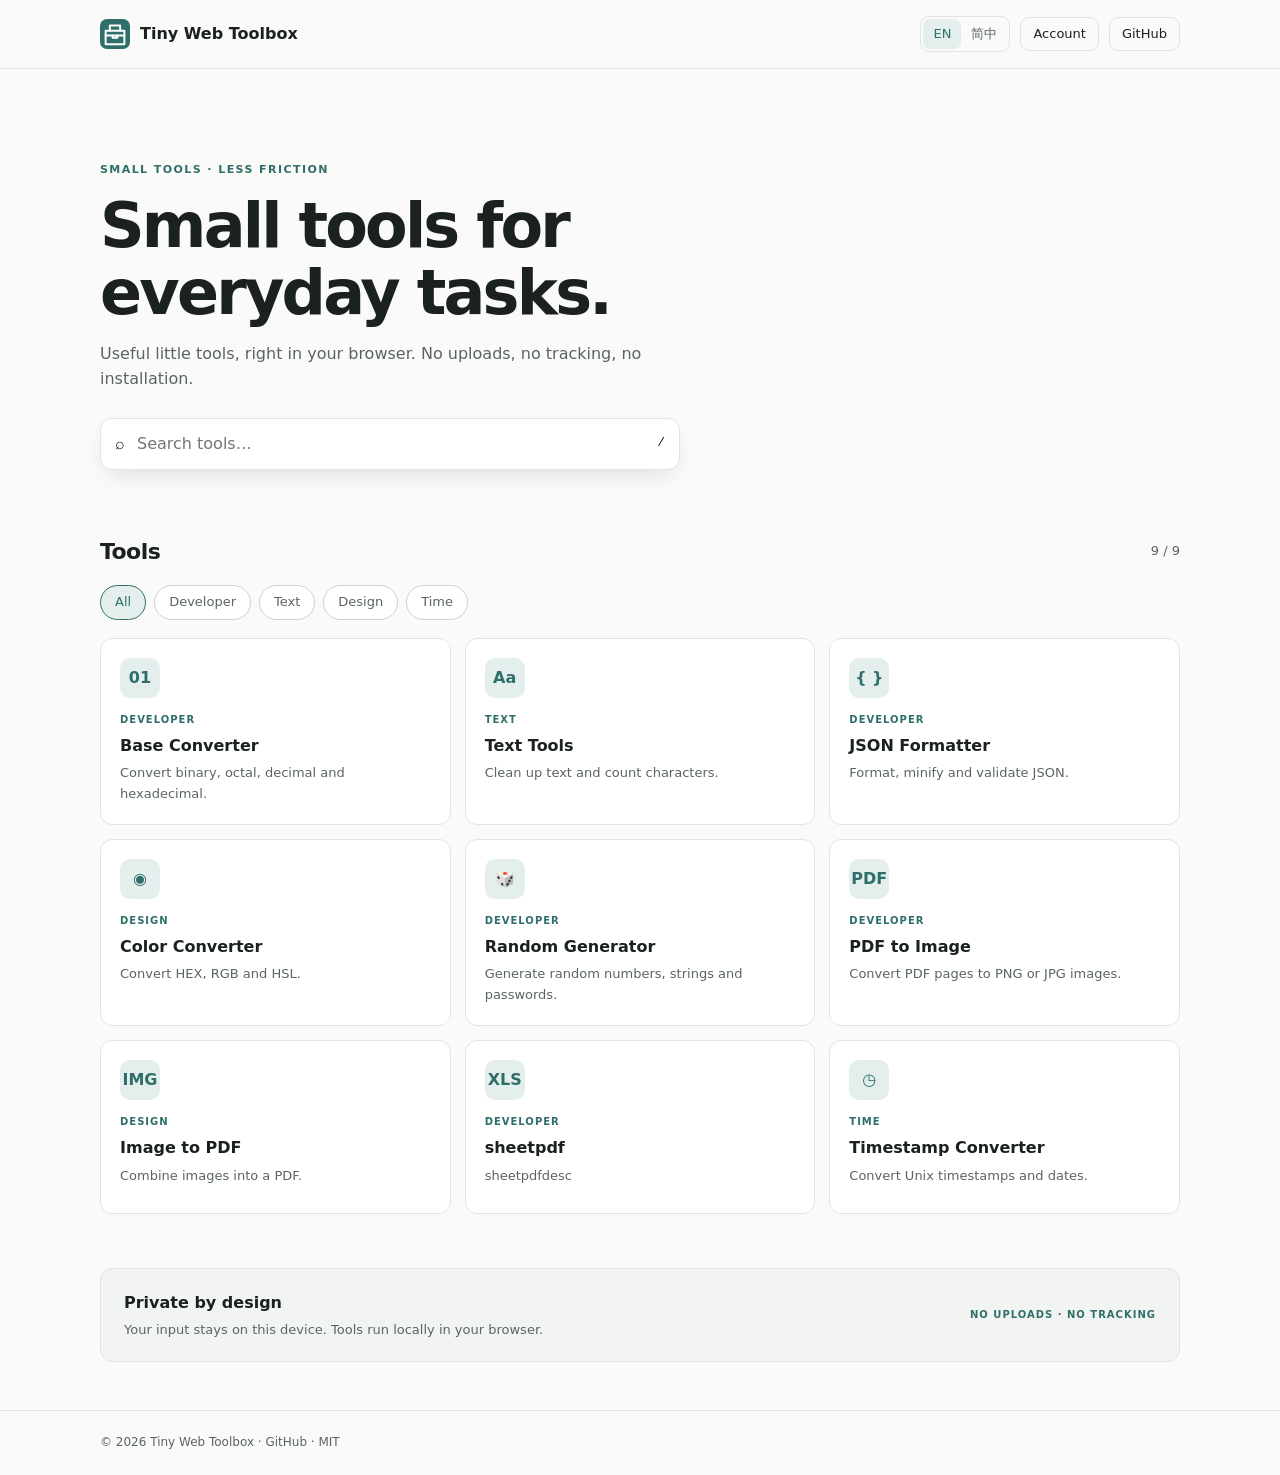
==== commit 1e2e2ad6: "Add spreadsheet to PDF to homepage" ====
--- a/index.html
+++ b/index.html
@@ -1,3 +1,3 @@
-<!doctype html><html lang="en"><head><meta charset="utf-8"><meta name="viewport" content="width=device-width,initial-scale=1"><meta name="color-scheme" content="light dark"><title>Tiny Web Toolbox | Free Online Tools for Developers</title><link rel="icon" href="assets/logo.svg"><link rel="stylesheet" href="style.css?v=20261110-2"><script defer src="script.js?v=20261109-5"></script><meta name="description" content="Free browser-based tools: base converter, text tools, JSON formatter, color converter and timestamp converter. Private, fast and free."><link rel="canonical" href="https://stone2013.github.io/tiny-web-toolbox/"><meta property="og:type" content="website"><meta property="og:title" content="Tiny Web Toolbox | Free Online Tools for Developers"><meta property="og:description" content="Free browser-based tools: base converter, text tools, JSON formatter, color converter and timestamp converter. Private, fast and free."><meta property="og:url" content="https://stone2013.github.io/tiny-web-toolbox/"><meta name="twitter:card" content="summary"><script type="application/ld+json">
+<!doctype html><html lang="en"><head><meta charset="utf-8"><meta name="viewport" content="width=device-width,initial-scale=1"><meta name="color-scheme" content="light dark"><title>Tiny Web Toolbox | Free Online Tools for Developers</title><link rel="icon" href="assets/logo.svg"><link rel="stylesheet" href="style.css?v=20261110-3"><script defer src="script.js?v=20261109-5"></script><meta name="description" content="Free browser-based tools: base converter, text tools, JSON formatter, color converter and timestamp converter. Private, fast and free."><link rel="canonical" href="https://stone2013.github.io/tiny-web-toolbox/"><meta property="og:type" content="website"><meta property="og:title" content="Tiny Web Toolbox | Free Online Tools for Developers"><meta property="og:description" content="Free browser-based tools: base converter, text tools, JSON formatter, color converter and timestamp converter. Private, fast and free."><meta property="og:url" content="https://stone2013.github.io/tiny-web-toolbox/"><meta name="twitter:card" content="summary"><script type="application/ld+json">
 {"@context":"https://schema.org","@type":"WebSite","name":"Tiny Web Toolbox","url":"https://stone2013.github.io/tiny-web-toolbox/","description":"Free privacy-friendly online tools for developers and everyday tasks, including JSON formatting, text processing, color conversion, base conversion and Unix timestamp conversion.","inLanguage":["en","zh-CN"],"publisher":{"@type":"Person","name":"stone2013"}}
-</script></head><body><header class="header"><div class="wrap header-inner"><a class="brand" href="index.html"><img src="assets/logo.svg" alt="">Tiny Web Toolbox</a><div class="actions"><div class="lang"><button type="button" data-lang="en" aria-pressed="true">EN</button><button type="button" data-lang="zh-CN" aria-pressed="false">简中</button></div><a class="gh" href="account.html" data-key="account">Account</a><a class="gh" href="https://github.com/stone2013/tiny-web-toolbox" target="_blank" rel="noopener">GitHub</a></div></div></header><main class="wrap"><section class="hero"><div class="eyebrow" data-key="eyebrow">SMALL TOOLS · LESS FRICTION</div><h1 data-key="hero">Small tools for everyday tasks.</h1><p data-key="sub">Useful little tools, right in your browser. No uploads, no tracking, no installation.</p><label class="search"><span>⌕</span><input id="search" type="search" data-placeholder="search" placeholder="Search tools…"><kbd>/</kbd></label></section><section class="section hidden" id="recent-section"><div class="section-head"><h2 data-key="recent">Recently used</h2><button type="button" class="clear" id="recent-clear" data-key="clear">Clear</button></div><div class="recent" id="recent-list"></div></section><section class="section"><div class="section-head"><h2 data-key="tools">Tools</h2><span class="muted" id="count">5 / 5</span></div><div class="chips"><button class="chip" data-cat-filter="all" aria-pressed="true" data-key="all">All</button><button class="chip" data-cat-filter="developer" aria-pressed="false" data-key="developer">Developer</button><button class="chip" data-cat-filter="text" aria-pressed="false" data-key="text">Text</button><button class="chip" data-cat-filter="design" aria-pressed="false" data-key="design">Design</button><button class="chip" data-cat-filter="time" aria-pressed="false" data-key="time">Time</button></div><div class="grid"><a class="card" data-id="base" data-cat="developer" data-search="base converter binary octal decimal hexadecimal 进制 二进制 十六进制" href="tools/base-converter.html"><span class="ico">01</span><span class="tag" data-key="developer">DEVELOPER</span><h3 data-key="base">Base Converter</h3><p data-key="basedesc">Convert binary, octal, decimal and hexadecimal.</p></a><a class="card" data-id="text" data-cat="text" data-search="text 文本" href="tools/text-tools.html"><span class="ico">Aa</span><span class="tag" data-key="text">TEXT</span><h3 data-key="textname">Text Tools</h3><p data-key="textdesc">Clean up text and count characters.</p></a><a class="card" data-id="json" data-cat="developer" data-search="json formatter 格式化" href="tools/json-formatter.html"><span class="ico">{ }</span><span class="tag" data-key="developer">DEVELOPER</span><h3 data-key="json">JSON Formatter</h3><p data-key="jsondesc">Format, minify and validate JSON.</p></a><a class="card" data-id="color" data-cat="design" data-search="color hex rgb hsl 颜色" href="tools/color-converter.html"><span class="ico">◉</span><span class="tag" data-key="design">DESIGN</span><h3 data-key="color">Color Converter</h3><p data-key="colordesc">Convert HEX, RGB and HSL.</p></a><a class="card" data-id="random" data-cat="developer" data-search="random generator number string password 随机 数字 字符串 密码" href="tools/random-generator.html"><span class="ico">🎲</span><span class="tag" data-key="developer">DEVELOPER</span><h3 data-key="random">Random Generator</h3><p data-key="randomdesc">Generate random numbers, strings and passwords.</p></a><a class="card" data-id="pdf" data-cat="developer" data-search="pdf to image convert png jpg 图片 转换" href="tools/pdf-to-image.html"><span class="ico">PDF</span><span class="tag" data-key="developer">DEVELOPER</span><h3 data-key="pdf">PDF to Image</h3><p data-key="pdfdesc">Convert PDF pages to PNG or JPG images.</p></a><a class="card" data-id="image-pdf" data-cat="design" data-search="image to pdf jpg png webp 图片 转 PDF" href="tools/image-to-pdf.html"><span class="ico">IMG</span><span class="tag" data-key="design">DESIGN</span><h3 data-key="imagepdf">Image to PDF</h3><p data-key="imagepdfdesc">Combine images into a PDF.</p></a><a class="card" data-id="timestamp" data-cat="time" data-search="timestamp unix 时间戳" href="tools/timestamp-converter.html"><span class="ico">◷</span><span class="tag" data-key="time">TIME</span><h3 data-key="timestamp">Timestamp Converter</h3><p data-key="timestampdesc">Convert Unix timestamps and dates.</p></a></div><p id="empty" class="muted hidden" data-key="empty">No matching tools.</p></section><section class="privacy"><div><strong data-key="privacy">Private by design</strong><p data-key="privacysub">Your input stays on this device. Tools run locally in your browser.</p></div><span class="tag" data-key="privacytag">NO UPLOADS · NO TRACKING</span></section></main><footer class="footer"><div class="wrap">© <span id="year"></span> Tiny Web Toolbox · <a href="https://github.com/stone2013/tiny-web-toolbox">GitHub</a> · MIT</div></footer></body></html>+</script></head><body><header class="header"><div class="wrap header-inner"><a class="brand" href="index.html"><img src="assets/logo.svg" alt="">Tiny Web Toolbox</a><div class="actions"><div class="lang"><button type="button" data-lang="en" aria-pressed="true">EN</button><button type="button" data-lang="zh-CN" aria-pressed="false">简中</button></div><a class="gh" href="account.html" data-key="account">Account</a><a class="gh" href="https://github.com/stone2013/tiny-web-toolbox" target="_blank" rel="noopener">GitHub</a></div></div></header><main class="wrap"><section class="hero"><div class="eyebrow" data-key="eyebrow">SMALL TOOLS · LESS FRICTION</div><h1 data-key="hero">Small tools for everyday tasks.</h1><p data-key="sub">Useful little tools, right in your browser. No uploads, no tracking, no installation.</p><label class="search"><span>⌕</span><input id="search" type="search" data-placeholder="search" placeholder="Search tools…"><kbd>/</kbd></label></section><section class="section hidden" id="recent-section"><div class="section-head"><h2 data-key="recent">Recently used</h2><button type="button" class="clear" id="recent-clear" data-key="clear">Clear</button></div><div class="recent" id="recent-list"></div></section><section class="section"><div class="section-head"><h2 data-key="tools">Tools</h2><span class="muted" id="count">5 / 5</span></div><div class="chips"><button class="chip" data-cat-filter="all" aria-pressed="true" data-key="all">All</button><button class="chip" data-cat-filter="developer" aria-pressed="false" data-key="developer">Developer</button><button class="chip" data-cat-filter="text" aria-pressed="false" data-key="text">Text</button><button class="chip" data-cat-filter="design" aria-pressed="false" data-key="design">Design</button><button class="chip" data-cat-filter="time" aria-pressed="false" data-key="time">Time</button></div><div class="grid"><a class="card" data-id="base" data-cat="developer" data-search="base converter binary octal decimal hexadecimal 进制 二进制 十六进制" href="tools/base-converter.html"><span class="ico">01</span><span class="tag" data-key="developer">DEVELOPER</span><h3 data-key="base">Base Converter</h3><p data-key="basedesc">Convert binary, octal, decimal and hexadecimal.</p></a><a class="card" data-id="text" data-cat="text" data-search="text 文本" href="tools/text-tools.html"><span class="ico">Aa</span><span class="tag" data-key="text">TEXT</span><h3 data-key="textname">Text Tools</h3><p data-key="textdesc">Clean up text and count characters.</p></a><a class="card" data-id="json" data-cat="developer" data-search="json formatter 格式化" href="tools/json-formatter.html"><span class="ico">{ }</span><span class="tag" data-key="developer">DEVELOPER</span><h3 data-key="json">JSON Formatter</h3><p data-key="jsondesc">Format, minify and validate JSON.</p></a><a class="card" data-id="color" data-cat="design" data-search="color hex rgb hsl 颜色" href="tools/color-converter.html"><span class="ico">◉</span><span class="tag" data-key="design">DESIGN</span><h3 data-key="color">Color Converter</h3><p data-key="colordesc">Convert HEX, RGB and HSL.</p></a><a class="card" data-id="random" data-cat="developer" data-search="random generator number string password 随机 数字 字符串 密码" href="tools/random-generator.html"><span class="ico">🎲</span><span class="tag" data-key="developer">DEVELOPER</span><h3 data-key="random">Random Generator</h3><p data-key="randomdesc">Generate random numbers, strings and passwords.</p></a><a class="card" data-id="pdf" data-cat="developer" data-search="pdf to image convert png jpg 图片 转换" href="tools/pdf-to-image.html"><span class="ico">PDF</span><span class="tag" data-key="developer">DEVELOPER</span><h3 data-key="pdf">PDF to Image</h3><p data-key="pdfdesc">Convert PDF pages to PNG or JPG images.</p></a><a class="card" data-id="image-pdf" data-cat="design" data-search="image to pdf jpg png webp 图片 转 PDF" href="tools/image-to-pdf.html"><span class="ico">IMG</span><span class="tag" data-key="design">DESIGN</span><h3 data-key="imagepdf">Image to PDF</h3><p data-key="imagepdfdesc">Combine images into a PDF.</p></a><a class="card" data-id="sheet-pdf" data-cat="developer" data-search="spreadsheet excel xlsx xls csv table to pdf 电子表格 转 PDF" href="tools/spreadsheet-to-pdf.html"><span class="ico">XLS</span><span class="tag" data-key="developer">DEVELOPER</span><h3 data-key="sheetpdf">Spreadsheet to PDF</h3><p data-key="sheetpdfdesc">Convert Excel and CSV sheets to PDF.</p></a><a class="card" data-id="timestamp" data-cat="time" data-search="timestamp unix 时间戳" href="tools/timestamp-converter.html"><span class="ico">◷</span><span class="tag" data-key="time">TIME</span><h3 data-key="timestamp">Timestamp Converter</h3><p data-key="timestampdesc">Convert Unix timestamps and dates.</p></a></div><p id="empty" class="muted hidden" data-key="empty">No matching tools.</p></section><section class="privacy"><div><strong data-key="privacy">Private by design</strong><p data-key="privacysub">Your input stays on this device. Tools run locally in your browser.</p></div><span class="tag" data-key="privacytag">NO UPLOADS · NO TRACKING</span></section></main><footer class="footer"><div class="wrap">© <span id="year"></span> Tiny Web Toolbox · <a href="https://github.com/stone2013/tiny-web-toolbox">GitHub</a> · MIT</div></footer></body></html>
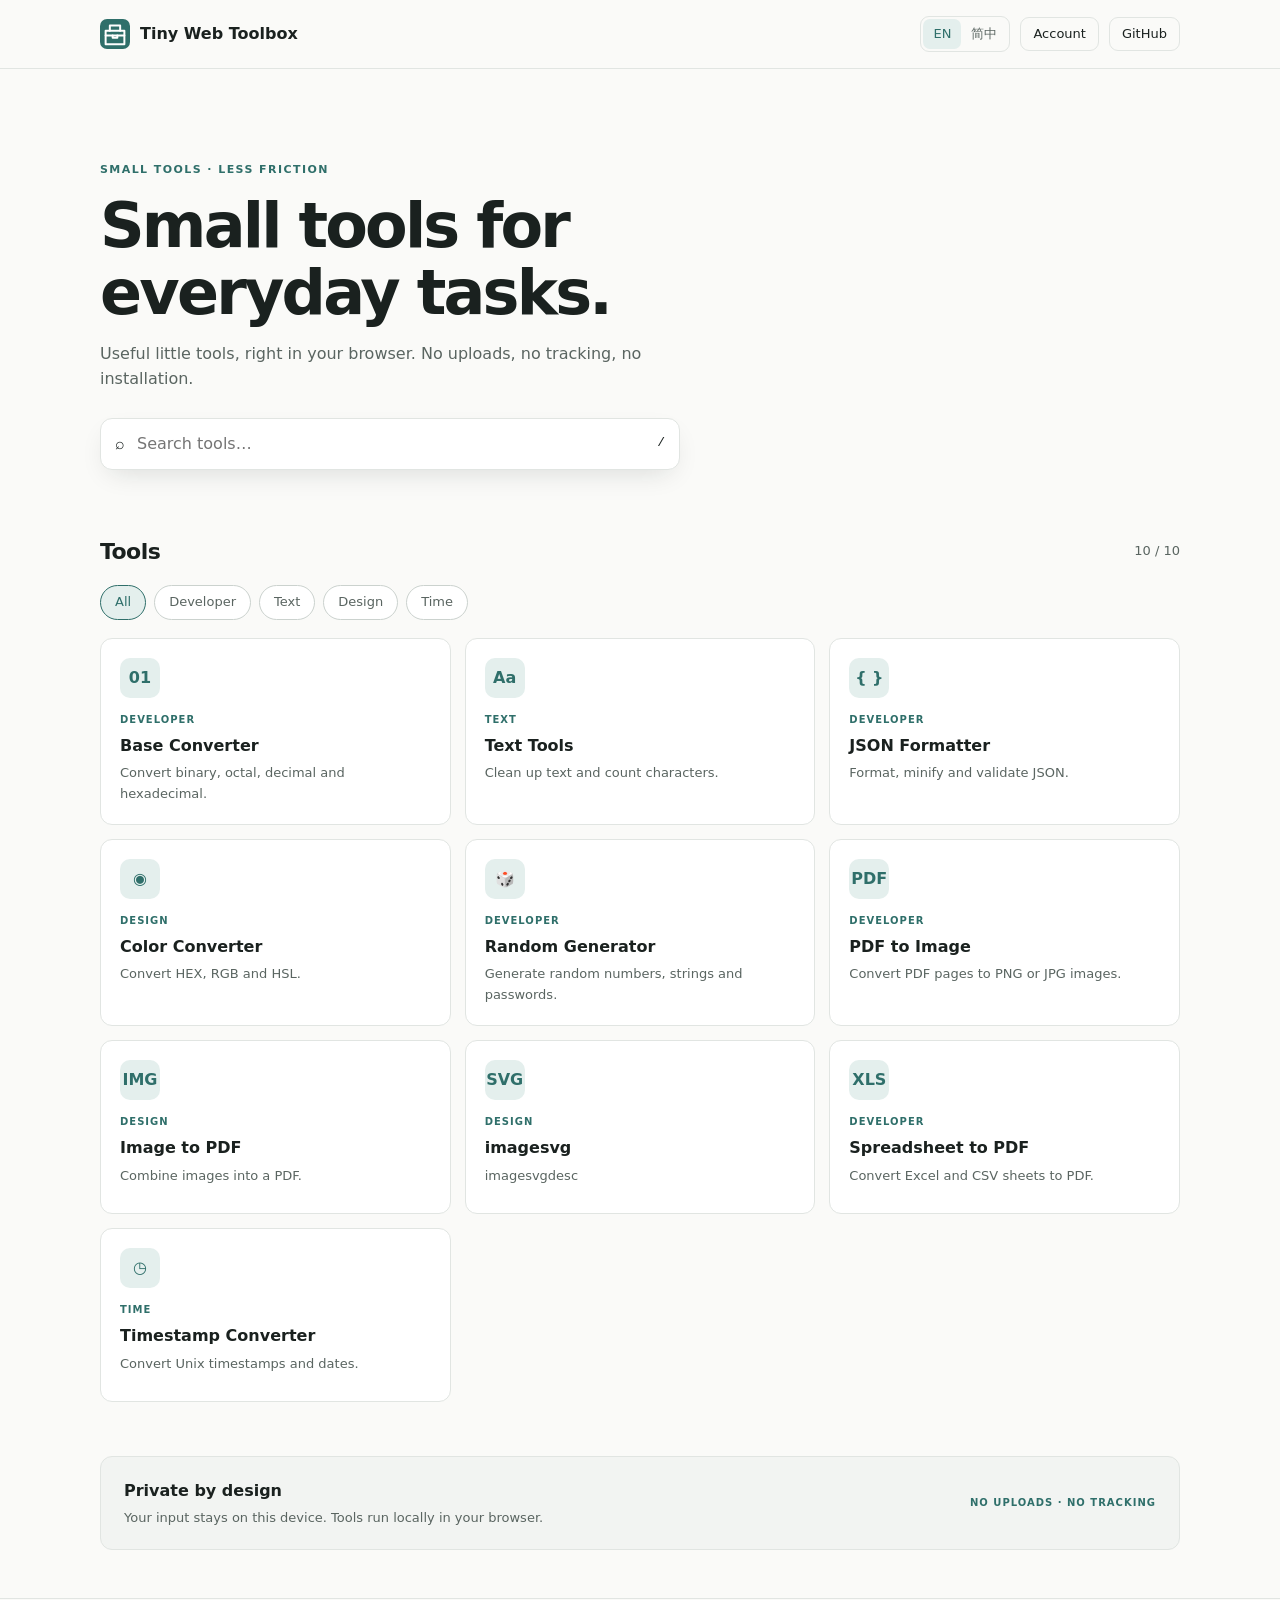
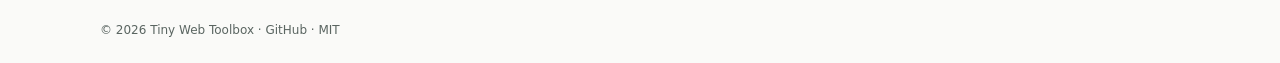
==== commit 07dd2962: "Add Image to SVG to tool directory" ====
--- a/index.html
+++ b/index.html
@@ -1,3 +1,3 @@
 <!doctype html><html lang="en"><head><meta charset="utf-8"><meta name="viewport" content="width=device-width,initial-scale=1"><meta name="color-scheme" content="light dark"><title>Tiny Web Toolbox | Free Online Tools for Developers</title><link rel="icon" href="assets/logo.svg"><link rel="stylesheet" href="style.css?v=20261110-3"><script defer src="script.js?v=20261109-5"></script><meta name="description" content="Free browser-based tools: base converter, text tools, JSON formatter, color converter and timestamp converter. Private, fast and free."><link rel="canonical" href="https://stone2013.github.io/tiny-web-toolbox/"><meta property="og:type" content="website"><meta property="og:title" content="Tiny Web Toolbox | Free Online Tools for Developers"><meta property="og:description" content="Free browser-based tools: base converter, text tools, JSON formatter, color converter and timestamp converter. Private, fast and free."><meta property="og:url" content="https://stone2013.github.io/tiny-web-toolbox/"><meta name="twitter:card" content="summary"><script type="application/ld+json">
 {"@context":"https://schema.org","@type":"WebSite","name":"Tiny Web Toolbox","url":"https://stone2013.github.io/tiny-web-toolbox/","description":"Free privacy-friendly online tools for developers and everyday tasks, including JSON formatting, text processing, color conversion, base conversion and Unix timestamp conversion.","inLanguage":["en","zh-CN"],"publisher":{"@type":"Person","name":"stone2013"}}
-</script></head><body><header class="header"><div class="wrap header-inner"><a class="brand" href="index.html"><img src="assets/logo.svg" alt="">Tiny Web Toolbox</a><div class="actions"><div class="lang"><button type="button" data-lang="en" aria-pressed="true">EN</button><button type="button" data-lang="zh-CN" aria-pressed="false">简中</button></div><a class="gh" href="account.html" data-key="account">Account</a><a class="gh" href="https://github.com/stone2013/tiny-web-toolbox" target="_blank" rel="noopener">GitHub</a></div></div></header><main class="wrap"><section class="hero"><div class="eyebrow" data-key="eyebrow">SMALL TOOLS · LESS FRICTION</div><h1 data-key="hero">Small tools for everyday tasks.</h1><p data-key="sub">Useful little tools, right in your browser. No uploads, no tracking, no installation.</p><label class="search"><span>⌕</span><input id="search" type="search" data-placeholder="search" placeholder="Search tools…"><kbd>/</kbd></label></section><section class="section hidden" id="recent-section"><div class="section-head"><h2 data-key="recent">Recently used</h2><button type="button" class="clear" id="recent-clear" data-key="clear">Clear</button></div><div class="recent" id="recent-list"></div></section><section class="section"><div class="section-head"><h2 data-key="tools">Tools</h2><span class="muted" id="count">5 / 5</span></div><div class="chips"><button class="chip" data-cat-filter="all" aria-pressed="true" data-key="all">All</button><button class="chip" data-cat-filter="developer" aria-pressed="false" data-key="developer">Developer</button><button class="chip" data-cat-filter="text" aria-pressed="false" data-key="text">Text</button><button class="chip" data-cat-filter="design" aria-pressed="false" data-key="design">Design</button><button class="chip" data-cat-filter="time" aria-pressed="false" data-key="time">Time</button></div><div class="grid"><a class="card" data-id="base" data-cat="developer" data-search="base converter binary octal decimal hexadecimal 进制 二进制 十六进制" href="tools/base-converter.html"><span class="ico">01</span><span class="tag" data-key="developer">DEVELOPER</span><h3 data-key="base">Base Converter</h3><p data-key="basedesc">Convert binary, octal, decimal and hexadecimal.</p></a><a class="card" data-id="text" data-cat="text" data-search="text 文本" href="tools/text-tools.html"><span class="ico">Aa</span><span class="tag" data-key="text">TEXT</span><h3 data-key="textname">Text Tools</h3><p data-key="textdesc">Clean up text and count characters.</p></a><a class="card" data-id="json" data-cat="developer" data-search="json formatter 格式化" href="tools/json-formatter.html"><span class="ico">{ }</span><span class="tag" data-key="developer">DEVELOPER</span><h3 data-key="json">JSON Formatter</h3><p data-key="jsondesc">Format, minify and validate JSON.</p></a><a class="card" data-id="color" data-cat="design" data-search="color hex rgb hsl 颜色" href="tools/color-converter.html"><span class="ico">◉</span><span class="tag" data-key="design">DESIGN</span><h3 data-key="color">Color Converter</h3><p data-key="colordesc">Convert HEX, RGB and HSL.</p></a><a class="card" data-id="random" data-cat="developer" data-search="random generator number string password 随机 数字 字符串 密码" href="tools/random-generator.html"><span class="ico">🎲</span><span class="tag" data-key="developer">DEVELOPER</span><h3 data-key="random">Random Generator</h3><p data-key="randomdesc">Generate random numbers, strings and passwords.</p></a><a class="card" data-id="pdf" data-cat="developer" data-search="pdf to image convert png jpg 图片 转换" href="tools/pdf-to-image.html"><span class="ico">PDF</span><span class="tag" data-key="developer">DEVELOPER</span><h3 data-key="pdf">PDF to Image</h3><p data-key="pdfdesc">Convert PDF pages to PNG or JPG images.</p></a><a class="card" data-id="image-pdf" data-cat="design" data-search="image to pdf jpg png webp 图片 转 PDF" href="tools/image-to-pdf.html"><span class="ico">IMG</span><span class="tag" data-key="design">DESIGN</span><h3 data-key="imagepdf">Image to PDF</h3><p data-key="imagepdfdesc">Combine images into a PDF.</p></a><a class="card" data-id="sheet-pdf" data-cat="developer" data-search="spreadsheet excel xlsx xls csv table to pdf 电子表格 转 PDF" href="tools/spreadsheet-to-pdf.html"><span class="ico">XLS</span><span class="tag" data-key="developer">DEVELOPER</span><h3 data-key="sheetpdf">Spreadsheet to PDF</h3><p data-key="sheetpdfdesc">Convert Excel and CSV sheets to PDF.</p></a><a class="card" data-id="timestamp" data-cat="time" data-search="timestamp unix 时间戳" href="tools/timestamp-converter.html"><span class="ico">◷</span><span class="tag" data-key="time">TIME</span><h3 data-key="timestamp">Timestamp Converter</h3><p data-key="timestampdesc">Convert Unix timestamps and dates.</p></a></div><p id="empty" class="muted hidden" data-key="empty">No matching tools.</p></section><section class="privacy"><div><strong data-key="privacy">Private by design</strong><p data-key="privacysub">Your input stays on this device. Tools run locally in your browser.</p></div><span class="tag" data-key="privacytag">NO UPLOADS · NO TRACKING</span></section></main><footer class="footer"><div class="wrap">© <span id="year"></span> Tiny Web Toolbox · <a href="https://github.com/stone2013/tiny-web-toolbox">GitHub</a> · MIT</div></footer></body></html>+</script></head><body><header class="header"><div class="wrap header-inner"><a class="brand" href="index.html"><img src="assets/logo.svg" alt="">Tiny Web Toolbox</a><div class="actions"><div class="lang"><button type="button" data-lang="en" aria-pressed="true">EN</button><button type="button" data-lang="zh-CN" aria-pressed="false">简中</button></div><a class="gh" href="account.html" data-key="account">Account</a><a class="gh" href="https://github.com/stone2013/tiny-web-toolbox" target="_blank" rel="noopener">GitHub</a></div></div></header><main class="wrap"><section class="hero"><div class="eyebrow" data-key="eyebrow">SMALL TOOLS · LESS FRICTION</div><h1 data-key="hero">Small tools for everyday tasks.</h1><p data-key="sub">Useful little tools, right in your browser. No uploads, no tracking, no installation.</p><label class="search"><span>⌕</span><input id="search" type="search" data-placeholder="search" placeholder="Search tools…"><kbd>/</kbd></label></section><section class="section hidden" id="recent-section"><div class="section-head"><h2 data-key="recent">Recently used</h2><button type="button" class="clear" id="recent-clear" data-key="clear">Clear</button></div><div class="recent" id="recent-list"></div></section><section class="section"><div class="section-head"><h2 data-key="tools">Tools</h2><span class="muted" id="count">5 / 5</span></div><div class="chips"><button class="chip" data-cat-filter="all" aria-pressed="true" data-key="all">All</button><button class="chip" data-cat-filter="developer" aria-pressed="false" data-key="developer">Developer</button><button class="chip" data-cat-filter="text" aria-pressed="false" data-key="text">Text</button><button class="chip" data-cat-filter="design" aria-pressed="false" data-key="design">Design</button><button class="chip" data-cat-filter="time" aria-pressed="false" data-key="time">Time</button></div><div class="grid"><a class="card" data-id="base" data-cat="developer" data-search="base converter binary octal decimal hexadecimal 进制 二进制 十六进制" href="tools/base-converter.html"><span class="ico">01</span><span class="tag" data-key="developer">DEVELOPER</span><h3 data-key="base">Base Converter</h3><p data-key="basedesc">Convert binary, octal, decimal and hexadecimal.</p></a><a class="card" data-id="text" data-cat="text" data-search="text 文本" href="tools/text-tools.html"><span class="ico">Aa</span><span class="tag" data-key="text">TEXT</span><h3 data-key="textname">Text Tools</h3><p data-key="textdesc">Clean up text and count characters.</p></a><a class="card" data-id="json" data-cat="developer" data-search="json formatter 格式化" href="tools/json-formatter.html"><span class="ico">{ }</span><span class="tag" data-key="developer">DEVELOPER</span><h3 data-key="json">JSON Formatter</h3><p data-key="jsondesc">Format, minify and validate JSON.</p></a><a class="card" data-id="color" data-cat="design" data-search="color hex rgb hsl 颜色" href="tools/color-converter.html"><span class="ico">◉</span><span class="tag" data-key="design">DESIGN</span><h3 data-key="color">Color Converter</h3><p data-key="colordesc">Convert HEX, RGB and HSL.</p></a><a class="card" data-id="random" data-cat="developer" data-search="random generator number string password 随机 数字 字符串 密码" href="tools/random-generator.html"><span class="ico">🎲</span><span class="tag" data-key="developer">DEVELOPER</span><h3 data-key="random">Random Generator</h3><p data-key="randomdesc">Generate random numbers, strings and passwords.</p></a><a class="card" data-id="pdf" data-cat="developer" data-search="pdf to image convert png jpg 图片 转换" href="tools/pdf-to-image.html"><span class="ico">PDF</span><span class="tag" data-key="developer">DEVELOPER</span><h3 data-key="pdf">PDF to Image</h3><p data-key="pdfdesc">Convert PDF pages to PNG or JPG images.</p></a><a class="card" data-id="image-pdf" data-cat="design" data-search="image to pdf jpg png webp 图片 转 PDF" href="tools/image-to-pdf.html"><span class="ico">IMG</span><span class="tag" data-key="design">DESIGN</span><h3 data-key="imagepdf">Image to PDF</h3><p data-key="imagepdfdesc">Combine images into a PDF.</p></a><a class="card" data-id="image-svg" data-cat="design" data-search="image to svg vectorize vector tracing png jpg webp 图片 矢量化 SVG" href="tools/image-to-svg.html"><span class="ico">SVG</span><span class="tag" data-key="design">DESIGN</span><h3 data-key="imagesvg">Image to SVG</h3><p data-key="imagesvgdesc">Trace images into editable SVG vector paths.</p></a><a class="card" data-id="sheet-pdf" data-cat="developer" data-search="spreadsheet excel xlsx xls csv table to pdf 电子表格 转 PDF" href="tools/spreadsheet-to-pdf.html"><span class="ico">XLS</span><span class="tag" data-key="developer">DEVELOPER</span><h3 data-key="sheetpdf">Spreadsheet to PDF</h3><p data-key="sheetpdfdesc">Convert Excel and CSV sheets to PDF.</p></a><a class="card" data-id="timestamp" data-cat="time" data-search="timestamp unix 时间戳" href="tools/timestamp-converter.html"><span class="ico">◷</span><span class="tag" data-key="time">TIME</span><h3 data-key="timestamp">Timestamp Converter</h3><p data-key="timestampdesc">Convert Unix timestamps and dates.</p></a></div><p id="empty" class="muted hidden" data-key="empty">No matching tools.</p></section><section class="privacy"><div><strong data-key="privacy">Private by design</strong><p data-key="privacysub">Your input stays on this device. Tools run locally in your browser.</p></div><span class="tag" data-key="privacytag">NO UPLOADS · NO TRACKING</span></section></main><footer class="footer"><div class="wrap">© <span id="year"></span> Tiny Web Toolbox · <a href="https://github.com/stone2013/tiny-web-toolbox">GitHub</a> · MIT</div></footer></body></html>
--- a/style.css
+++ b/style.css
@@ -69,3 +69,11 @@
 /* Image to PDF */
 .image-pdf-panel{padding:22px}.image-pdf-meta{min-height:20px;margin:10px 0;color:var(--muted);font-size:12px}.image-pdf-list{display:grid;gap:8px;margin:12px 0 18px}.image-pdf-row{display:flex;align-items:center;gap:11px;min-width:0;padding:9px;border:1px solid var(--border);border-radius:10px;background:var(--surface2)}.image-pdf-row img{width:48px;height:48px;object-fit:cover;border-radius:7px;background:var(--surface)}.image-pdf-name{flex:1;min-width:0;font-size:13px;overflow-wrap:anywhere}.image-pdf-row-actions{display:flex;gap:5px}.image-pdf-row-actions .chip{min-width:34px;padding:5px 9px}.image-pdf-row-actions button:disabled{opacity:.35;cursor:not-allowed}.image-pdf-options{display:grid;grid-template-columns:repeat(2,minmax(0,1fr));gap:12px;padding:16px 0 22px;border-top:1px solid var(--border)}.image-pdf-options select{width:100%;min-height:42px;padding:8px 10px;border:1px solid var(--strong);border-radius:9px;background:var(--bg);color:var(--text)}.image-pdf-panel .pdf-actions{margin-top:16px}
 @media(max-width:600px){.image-pdf-panel{padding:16px}.image-pdf-options{grid-template-columns:1fr}.image-pdf-row{gap:8px}.image-pdf-row img{width:40px;height:40px}.image-pdf-name{font-size:12px}.image-pdf-row-actions{gap:3px}.image-pdf-row-actions .chip{min-width:30px;padding:5px 7px}}
+
+/* Spreadsheet to PDF */
+.sheet-panel{padding:22px}.sheet-file-meta{min-height:20px;margin:10px 0;color:var(--muted);font-size:12px;overflow-wrap:anywhere}.sheet-controls{display:grid;grid-template-columns:repeat(3,minmax(0,1fr));gap:12px;padding:16px 0 20px;border-bottom:1px solid var(--border)}.sheet-controls select{width:100%;min-width:0;min-height:42px;padding:8px 10px;border:1px solid var(--strong);border-radius:9px;background:var(--bg);color:var(--text)}.sheet-preview-head{display:flex;align-items:center;justify-content:space-between;gap:12px;padding:18px 0 10px}.sheet-preview-scroll{max-height:520px;overflow:auto;border:1px solid var(--border);border-radius:10px;background:#fff;color:#111}.sheet-table{width:100%;border-collapse:collapse;table-layout:auto;font-size:12px;color:#111}.sheet-table th,.sheet-table td{min-width:70px;max-width:260px;border:1px solid #cbd2d0;padding:7px 8px;text-align:left;vertical-align:top;overflow-wrap:anywhere;word-break:break-word}.sheet-table th{background:#e8efed;font-weight:700}.sheet-note{min-height:18px;margin:9px 0;color:var(--muted);font-size:12px}.sheet-panel .pdf-actions{margin-top:14px}
+@media(max-width:600px){.sheet-panel{padding:16px}.sheet-controls{grid-template-columns:1fr;gap:10px}.sheet-preview-scroll{max-height:420px}.sheet-table{font-size:11px}.sheet-table th,.sheet-table td{min-width:62px;padding:6px}}
+
+/* Image to SVG */
+.vector-panel{display:block;padding:22px}.vector-meta{font-size:12px;color:var(--muted);margin:12px 0}.vector-settings{display:grid;grid-template-columns:repeat(2,minmax(0,1fr));gap:14px;margin:18px 0}.vector-actions,.vector-downloads{display:flex;flex-wrap:wrap;gap:9px;margin:16px 0}.vector-results{display:grid;grid-template-columns:repeat(2,minmax(0,1fr));gap:14px;margin:22px 0}.vector-result{min-width:0}.vector-result>strong{display:block;font-size:13px;margin-bottom:8px}.vector-preview{display:grid;place-items:center;min-height:220px;padding:12px;border:1px solid var(--border);border-radius:10px;background:var(--surface2);overflow:hidden}.vector-preview img{display:block;max-width:100%;max-height:420px;object-fit:contain}.vector-svg-preview{background-color:var(--surface2);background-image:linear-gradient(45deg,var(--border) 25%,transparent 25%),linear-gradient(-45deg,var(--border) 25%,transparent 25%),linear-gradient(45deg,transparent 75%,var(--border) 75%),linear-gradient(-45deg,transparent 75%,var(--border) 75%);background-size:18px 18px;background-position:0 0,0 9px,9px -9px,-9px 0}.vector-actions .pdf-primary,.vector-downloads .pdf-primary{background:var(--accent);border-color:var(--accent);color:#fff}.vector-panel .pdf-status{min-height:22px;margin:12px 0 0;color:var(--muted);font-size:13px}
+@media(max-width:600px){.vector-panel{padding:17px}.vector-settings,.vector-results{grid-template-columns:1fr}.vector-preview{min-height:180px}.vector-actions button,.vector-downloads button{flex:1 1 100%;min-height:42px}}
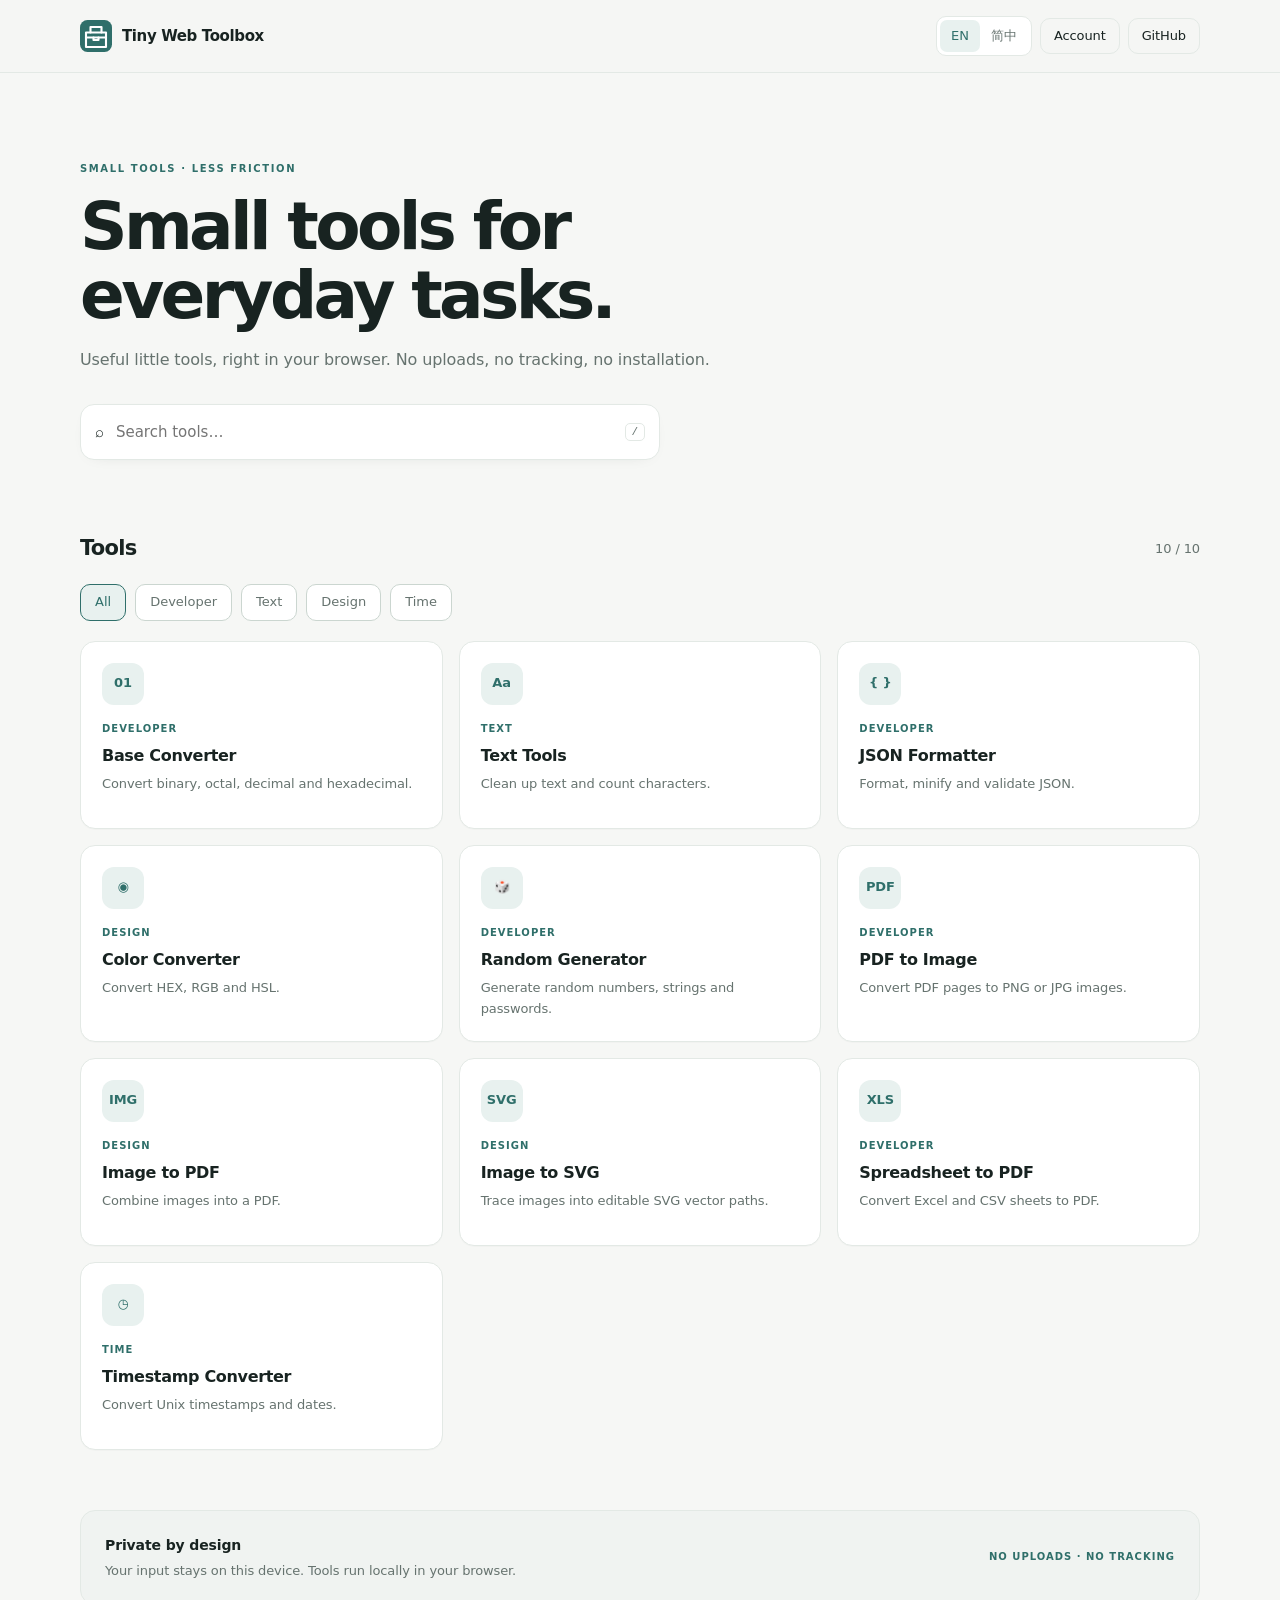
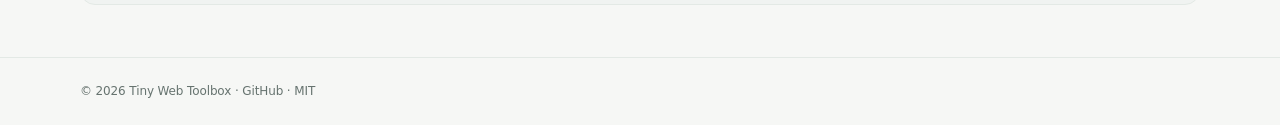
==== commit 6d4b68ba: "Load refreshed shared interface styles" ====
--- a/index.html
+++ b/index.html
@@ -1,3 +1,3 @@
-<!doctype html><html lang="en"><head><meta charset="utf-8"><meta name="viewport" content="width=device-width,initial-scale=1"><meta name="color-scheme" content="light dark"><title>Tiny Web Toolbox | Free Online Tools for Developers</title><link rel="icon" href="assets/logo.svg"><link rel="stylesheet" href="style.css?v=20261110-3"><script defer src="script.js?v=20261109-5"></script><meta name="description" content="Free browser-based tools: base converter, text tools, JSON formatter, color converter and timestamp converter. Private, fast and free."><link rel="canonical" href="https://stone2013.github.io/tiny-web-toolbox/"><meta property="og:type" content="website"><meta property="og:title" content="Tiny Web Toolbox | Free Online Tools for Developers"><meta property="og:description" content="Free browser-based tools: base converter, text tools, JSON formatter, color converter and timestamp converter. Private, fast and free."><meta property="og:url" content="https://stone2013.github.io/tiny-web-toolbox/"><meta name="twitter:card" content="summary"><script type="application/ld+json">
+<!doctype html><html lang="en"><head><meta charset="utf-8"><meta name="viewport" content="width=device-width,initial-scale=1"><meta name="color-scheme" content="light dark"><title>Tiny Web Toolbox | Free Online Tools for Developers</title><link rel="icon" href="assets/logo.svg"><link rel="stylesheet" href="style.css?v=20261111-1"><script defer src="script.js?v=20261109-5"></script><meta name="description" content="Free browser-based tools: base converter, text tools, JSON formatter, color converter and timestamp converter. Private, fast and free."><link rel="canonical" href="https://stone2013.github.io/tiny-web-toolbox/"><meta property="og:type" content="website"><meta property="og:title" content="Tiny Web Toolbox | Free Online Tools for Developers"><meta property="og:description" content="Free browser-based tools: base converter, text tools, JSON formatter, color converter and timestamp converter. Private, fast and free."><meta property="og:url" content="https://stone2013.github.io/tiny-web-toolbox/"><meta name="twitter:card" content="summary"><script type="application/ld+json">
 {"@context":"https://schema.org","@type":"WebSite","name":"Tiny Web Toolbox","url":"https://stone2013.github.io/tiny-web-toolbox/","description":"Free privacy-friendly online tools for developers and everyday tasks, including JSON formatting, text processing, color conversion, base conversion and Unix timestamp conversion.","inLanguage":["en","zh-CN"],"publisher":{"@type":"Person","name":"stone2013"}}
 </script></head><body><header class="header"><div class="wrap header-inner"><a class="brand" href="index.html"><img src="assets/logo.svg" alt="">Tiny Web Toolbox</a><div class="actions"><div class="lang"><button type="button" data-lang="en" aria-pressed="true">EN</button><button type="button" data-lang="zh-CN" aria-pressed="false">简中</button></div><a class="gh" href="account.html" data-key="account">Account</a><a class="gh" href="https://github.com/stone2013/tiny-web-toolbox" target="_blank" rel="noopener">GitHub</a></div></div></header><main class="wrap"><section class="hero"><div class="eyebrow" data-key="eyebrow">SMALL TOOLS · LESS FRICTION</div><h1 data-key="hero">Small tools for everyday tasks.</h1><p data-key="sub">Useful little tools, right in your browser. No uploads, no tracking, no installation.</p><label class="search"><span>⌕</span><input id="search" type="search" data-placeholder="search" placeholder="Search tools…"><kbd>/</kbd></label></section><section class="section hidden" id="recent-section"><div class="section-head"><h2 data-key="recent">Recently used</h2><button type="button" class="clear" id="recent-clear" data-key="clear">Clear</button></div><div class="recent" id="recent-list"></div></section><section class="section"><div class="section-head"><h2 data-key="tools">Tools</h2><span class="muted" id="count">5 / 5</span></div><div class="chips"><button class="chip" data-cat-filter="all" aria-pressed="true" data-key="all">All</button><button class="chip" data-cat-filter="developer" aria-pressed="false" data-key="developer">Developer</button><button class="chip" data-cat-filter="text" aria-pressed="false" data-key="text">Text</button><button class="chip" data-cat-filter="design" aria-pressed="false" data-key="design">Design</button><button class="chip" data-cat-filter="time" aria-pressed="false" data-key="time">Time</button></div><div class="grid"><a class="card" data-id="base" data-cat="developer" data-search="base converter binary octal decimal hexadecimal 进制 二进制 十六进制" href="tools/base-converter.html"><span class="ico">01</span><span class="tag" data-key="developer">DEVELOPER</span><h3 data-key="base">Base Converter</h3><p data-key="basedesc">Convert binary, octal, decimal and hexadecimal.</p></a><a class="card" data-id="text" data-cat="text" data-search="text 文本" href="tools/text-tools.html"><span class="ico">Aa</span><span class="tag" data-key="text">TEXT</span><h3 data-key="textname">Text Tools</h3><p data-key="textdesc">Clean up text and count characters.</p></a><a class="card" data-id="json" data-cat="developer" data-search="json formatter 格式化" href="tools/json-formatter.html"><span class="ico">{ }</span><span class="tag" data-key="developer">DEVELOPER</span><h3 data-key="json">JSON Formatter</h3><p data-key="jsondesc">Format, minify and validate JSON.</p></a><a class="card" data-id="color" data-cat="design" data-search="color hex rgb hsl 颜色" href="tools/color-converter.html"><span class="ico">◉</span><span class="tag" data-key="design">DESIGN</span><h3 data-key="color">Color Converter</h3><p data-key="colordesc">Convert HEX, RGB and HSL.</p></a><a class="card" data-id="random" data-cat="developer" data-search="random generator number string password 随机 数字 字符串 密码" href="tools/random-generator.html"><span class="ico">🎲</span><span class="tag" data-key="developer">DEVELOPER</span><h3 data-key="random">Random Generator</h3><p data-key="randomdesc">Generate random numbers, strings and passwords.</p></a><a class="card" data-id="pdf" data-cat="developer" data-search="pdf to image convert png jpg 图片 转换" href="tools/pdf-to-image.html"><span class="ico">PDF</span><span class="tag" data-key="developer">DEVELOPER</span><h3 data-key="pdf">PDF to Image</h3><p data-key="pdfdesc">Convert PDF pages to PNG or JPG images.</p></a><a class="card" data-id="image-pdf" data-cat="design" data-search="image to pdf jpg png webp 图片 转 PDF" href="tools/image-to-pdf.html"><span class="ico">IMG</span><span class="tag" data-key="design">DESIGN</span><h3 data-key="imagepdf">Image to PDF</h3><p data-key="imagepdfdesc">Combine images into a PDF.</p></a><a class="card" data-id="image-svg" data-cat="design" data-search="image to svg vectorize vector tracing png jpg webp 图片 矢量化 SVG" href="tools/image-to-svg.html"><span class="ico">SVG</span><span class="tag" data-key="design">DESIGN</span><h3 data-key="imagesvg">Image to SVG</h3><p data-key="imagesvgdesc">Trace images into editable SVG vector paths.</p></a><a class="card" data-id="sheet-pdf" data-cat="developer" data-search="spreadsheet excel xlsx xls csv table to pdf 电子表格 转 PDF" href="tools/spreadsheet-to-pdf.html"><span class="ico">XLS</span><span class="tag" data-key="developer">DEVELOPER</span><h3 data-key="sheetpdf">Spreadsheet to PDF</h3><p data-key="sheetpdfdesc">Convert Excel and CSV sheets to PDF.</p></a><a class="card" data-id="timestamp" data-cat="time" data-search="timestamp unix 时间戳" href="tools/timestamp-converter.html"><span class="ico">◷</span><span class="tag" data-key="time">TIME</span><h3 data-key="timestamp">Timestamp Converter</h3><p data-key="timestampdesc">Convert Unix timestamps and dates.</p></a></div><p id="empty" class="muted hidden" data-key="empty">No matching tools.</p></section><section class="privacy"><div><strong data-key="privacy">Private by design</strong><p data-key="privacysub">Your input stays on this device. Tools run locally in your browser.</p></div><span class="tag" data-key="privacytag">NO UPLOADS · NO TRACKING</span></section></main><footer class="footer"><div class="wrap">© <span id="year"></span> Tiny Web Toolbox · <a href="https://github.com/stone2013/tiny-web-toolbox">GitHub</a> · MIT</div></footer></body></html>
--- a/style.css
+++ b/style.css
@@ -77,3 +77,136 @@
 /* Image to SVG */
 .vector-panel{display:block;padding:22px}.vector-meta{font-size:12px;color:var(--muted);margin:12px 0}.vector-settings{display:grid;grid-template-columns:repeat(2,minmax(0,1fr));gap:14px;margin:18px 0}.vector-actions,.vector-downloads{display:flex;flex-wrap:wrap;gap:9px;margin:16px 0}.vector-results{display:grid;grid-template-columns:repeat(2,minmax(0,1fr));gap:14px;margin:22px 0}.vector-result{min-width:0}.vector-result>strong{display:block;font-size:13px;margin-bottom:8px}.vector-preview{display:grid;place-items:center;min-height:220px;padding:12px;border:1px solid var(--border);border-radius:10px;background:var(--surface2);overflow:hidden}.vector-preview img{display:block;max-width:100%;max-height:420px;object-fit:contain}.vector-svg-preview{background-color:var(--surface2);background-image:linear-gradient(45deg,var(--border) 25%,transparent 25%),linear-gradient(-45deg,var(--border) 25%,transparent 25%),linear-gradient(45deg,transparent 75%,var(--border) 75%),linear-gradient(-45deg,transparent 75%,var(--border) 75%);background-size:18px 18px;background-position:0 0,0 9px,9px -9px,-9px 0}.vector-actions .pdf-primary,.vector-downloads .pdf-primary{background:var(--accent);border-color:var(--accent);color:#fff}.vector-panel .pdf-status{min-height:22px;margin:12px 0 0;color:var(--muted);font-size:13px}
 @media(max-width:600px){.vector-panel{padding:17px}.vector-settings,.vector-results{grid-template-columns:1fr}.vector-preview{min-height:180px}.vector-actions button,.vector-downloads button{flex:1 1 100%;min-height:42px}}
+
+.vector-check{display:flex;align-items:center;gap:9px;margin:10px 0 4px;color:var(--muted);font-size:13px}.vector-check input{width:17px;height:17px;accent-color:var(--accent)}.vector-size{min-height:18px;margin:10px 0 0;color:var(--muted);font:12px var(--mono);overflow-wrap:anywhere}
+
+/* Image to SVG optimization controls */
+.vector-check{display:flex;align-items:flex-start;gap:10px;margin:16px 0;padding:13px 14px;border:1px solid var(--border);border-radius:10px;background:var(--surface2);cursor:pointer}
+.vector-check input{width:18px;height:18px;margin:2px 0 0;accent-color:var(--accent);flex:0 0 auto}
+.vector-check span{display:flex;flex-direction:column;gap:3px}
+.vector-check strong{font-size:13px}
+.vector-check small,.vector-note{font-size:12px;line-height:1.5;color:var(--muted)}
+.vector-note{padding:10px 12px;border-left:3px solid var(--accent);background:var(--accentsoft);border-radius:0 8px 8px 0;margin:12px 0}
+.vector-stats{padding:11px 13px;margin:12px 0;border:1px solid var(--border);border-radius:9px;background:var(--surface2);font-size:12px;color:var(--muted);font-variant-numeric:tabular-nums}
+
+.vector-simplify-settings{grid-template-columns:minmax(0,1fr);max-width:calc(50% - 7px);margin-top:0;padding-top:0}
+@media(max-width:600px){.vector-simplify-settings{max-width:100%}}
+
+
+/* SVG generation progress */
+.vector-progress-wrap{margin:12px 0 16px;padding:12px 13px;border:1px solid var(--border);border-radius:10px;background:var(--surface2)}
+.vector-progress-track{height:8px;width:100%;overflow:hidden;border-radius:99px;background:var(--border)}
+.vector-progress-bar{display:block;width:0;height:100%;border-radius:99px;background:var(--accent);transition:width .25s ease}
+.vector-progress-track.is-indeterminate .vector-progress-bar{width:34%;animation:vector-progress-slide 1.15s ease-in-out infinite}
+.vector-progress-text{margin-top:8px;color:var(--muted);font-size:12px;line-height:1.4}
+@keyframes vector-progress-slide{0%{transform:translateX(-110%)}100%{transform:translateX(310%)}}
+@media(prefers-reduced-motion:reduce){.vector-progress-bar{transition:none}.vector-progress-track.is-indeterminate .vector-progress-bar{animation:none;transform:translateX(100%)}}
+
+
+/* ── Unified interface refresh · 2026-11 ── */
+:root{
+ --bg:#f6f7f5;--surface:#ffffff;--surface2:#f0f3f1;--text:#182321;
+ --muted:#66736f;--border:#e3e9e5;--strong:#cbd6d0;
+ --accent:#2f6f6a;--accentsoft:#e8f1ef;
+ --shadow:0 8px 24px -16px rgba(25,48,42,.22);
+ --shadow-hover:0 14px 32px -18px rgba(25,48,42,.30);
+}
+@media(prefers-color-scheme:dark){
+ :root{--bg:#101614;--surface:#171f1c;--surface2:#1d2824;--text:#edf3f0;--muted:#a0ada7;--border:#2a3731;--strong:#405047;--accent:#78c7ba;--accentsoft:#203630;--shadow:0 10px 28px -16px rgba(0,0,0,.55);--shadow-hover:0 16px 36px -18px rgba(0,0,0,.7)}
+}
+html{scroll-behavior:smooth;scroll-padding-top:24px}
+body{font-size:15px;letter-spacing:-.008em;-webkit-font-smoothing:antialiased}
+::selection{background:var(--accentsoft);color:var(--text)}
+button,a,input,select,textarea{-webkit-tap-highlight-color:transparent}
+button:focus-visible,a:focus-visible,input:focus-visible,select:focus-visible,textarea:focus-visible{outline:3px solid color-mix(in srgb,var(--accent) 35%,transparent);outline-offset:2px}
+.wrap{width:min(1120px,calc(100% - 48px))}
+.header{position:relative;background:color-mix(in srgb,var(--bg) 92%,transparent)}
+.header-inner{height:72px}
+.brand{font-size:15px;letter-spacing:-.025em}
+.brand img{width:32px;height:32px}
+.actions{gap:8px}
+.lang{padding:3px;border-radius:10px;background:var(--surface)}
+.lang button{min-height:32px;padding:5px 11px}
+.gh{min-height:36px;display:inline-flex;align-items:center;justify-content:center;border-radius:10px;padding:6px 13px;transition:background .16s,border-color .16s,color .16s}
+.gh:hover{background:var(--surface2);border-color:var(--strong)}
+.hero{padding:clamp(54px,8vw,88px) 0 48px}
+.eyebrow{font-size:10px;letter-spacing:.16em}
+.hero h1{max-width:760px;font-size:clamp(38px,6.5vw,66px);line-height:1.04;letter-spacing:-.055em;margin:16px 0}
+.hero p{font-size:16px;line-height:1.75;max-width:650px}
+.search{height:56px;margin-top:30px;border-radius:14px;box-shadow:0 4px 18px -14px rgba(20,40,35,.28);transition:border-color .16s,box-shadow .16s}
+.search:focus-within{border-color:var(--accent);box-shadow:0 0 0 4px color-mix(in srgb,var(--accent) 12%,transparent)}
+.search kbd{font:11px var(--mono);color:var(--muted);border:1px solid var(--border);border-radius:5px;padding:2px 6px}
+.section{padding:24px 0 42px}
+.section-head{margin-bottom:18px}
+.section-head h2{font-size:21px;letter-spacing:-.035em}
+.chips{gap:9px;margin-bottom:20px}
+.chip{min-height:36px;padding:7px 14px;border-radius:10px;transition:background .16s,border-color .16s,color .16s}
+.chip:hover{border-color:var(--accent);color:var(--accent)}
+.grid{gap:16px}
+.card{position:relative;min-height:188px;padding:21px;border-radius:15px;box-shadow:0 1px 0 rgba(20,40,35,.02);transition:transform .18s,border-color .18s,box-shadow .18s}
+.card:hover{transform:translateY(-3px);box-shadow:var(--shadow-hover)}
+.ico{width:42px;height:42px;border-radius:12px;margin-bottom:16px;font-size:13px}
+.card h3{font-size:16px;letter-spacing:-.02em;margin:6px 0}
+.card p{font-size:13px;line-height:1.6}
+.privacy{padding:22px 24px;border-radius:15px;margin:18px 0 52px}
+.privacy strong{font-size:14px}
+.footer{padding:24px 0}
+.tool-main{max-width:920px;padding:38px 0 76px}
+.back{display:inline-flex;align-items:center;min-height:34px;padding:3px 0;transition:color .15s}
+.back:hover{color:var(--accent)}
+.tool-main h1{font-size:clamp(34px,5.5vw,50px);line-height:1.08;letter-spacing:-.05em;margin:18px 0 9px}
+.tool-desc{font-size:15px;line-height:1.75;max-width:720px;margin-bottom:28px}
+.panel{padding:clamp(18px,3vw,28px);border-radius:16px;box-shadow:var(--shadow)}
+.field label,.pdf-option,.indent-label{line-height:1.45}
+.control input,.text-area,.json-area,.tool-main input:not([type=file]),.tool-main select,.tool-main textarea{border-radius:10px}
+.control input{min-height:46px}
+.copy{border-radius:10px;transition:background .15s,border-color .15s,color .15s}
+.copy:hover{background:var(--accentsoft);border-color:var(--accent);color:var(--accent)}
+.pdf-status,.status{line-height:1.6}
+.hint{line-height:1.7;margin-top:16px}
+.tool-main .chip{min-height:42px;padding:9px 15px;border-radius:10px}
+.tool-main .pdf-primary,.tool-main .primary{background:var(--accent);border-color:var(--accent);color:#fff}
+.tool-main .pdf-primary:hover,.tool-main .primary:hover{filter:brightness(1.06)}
+.tool-main button:disabled{opacity:.48;cursor:not-allowed}
+.pdf-upload{border:1.5px dashed var(--strong);border-radius:14px;background:var(--surface2);transition:border-color .16s,background .16s}
+.pdf-upload:hover{border-color:var(--accent);background:var(--accentsoft)}
+.vector-preview,.pdf-preview,.preview-box{border-radius:12px}
+input[type=file]{accent-color:var(--accent)}
+@media(max-width:850px){.grid{gap:13px}.card{min-height:178px}}
+@media(max-width:600px){
+ .wrap{width:calc(100% - 32px)}
+ .header-inner{height:64px;gap:8px}
+ .brand{font-size:13px;gap:7px}
+ .brand img{width:28px;height:28px}
+ .actions{gap:6px}
+ .lang button{padding:4px 8px;font-size:12px}
+ .gh{min-height:33px;padding:5px 9px;font-size:11px}
+ .hero{padding:48px 0 34px}
+ .hero h1{font-size:clamp(36px,10vw,48px);margin:13px 0}
+ .hero p{font-size:14px;line-height:1.7}
+ .search{height:52px;margin-top:22px;padding:0 12px}
+ .section{padding:18px 0 32px}
+ .section-head h2{font-size:19px}
+ .grid{grid-template-columns:repeat(2,minmax(0,1fr));gap:10px}
+ .card{min-height:168px;padding:15px;border-radius:13px}
+ .ico{width:36px;height:36px;border-radius:10px;margin-bottom:12px}
+ .card h3{font-size:14px;line-height:1.35}
+ .card p{font-size:12px;line-height:1.5}
+ .tag{font-size:9px}
+ .privacy{padding:18px;margin:12px 0 36px}
+ .privacy .tag{display:inline-block;margin-top:10px}
+ .tool-main{padding:26px 0 54px}
+ .tool-main h1{font-size:36px;margin-top:14px}
+ .tool-desc{font-size:14px;margin-bottom:20px}
+ .panel{padding:16px;border-radius:14px}
+ .base-grid{gap:16px}
+ .tool-main .chip{min-height:42px}
+}
+@media(max-width:360px){
+ .wrap{width:calc(100% - 24px)}
+ .grid{gap:8px}
+ .card{padding:12px;min-height:160px}
+ .brand{font-size:12px}
+ .gh{padding:4px 7px}
+}
+@media(prefers-reduced-motion:reduce){html{scroll-behavior:auto}}
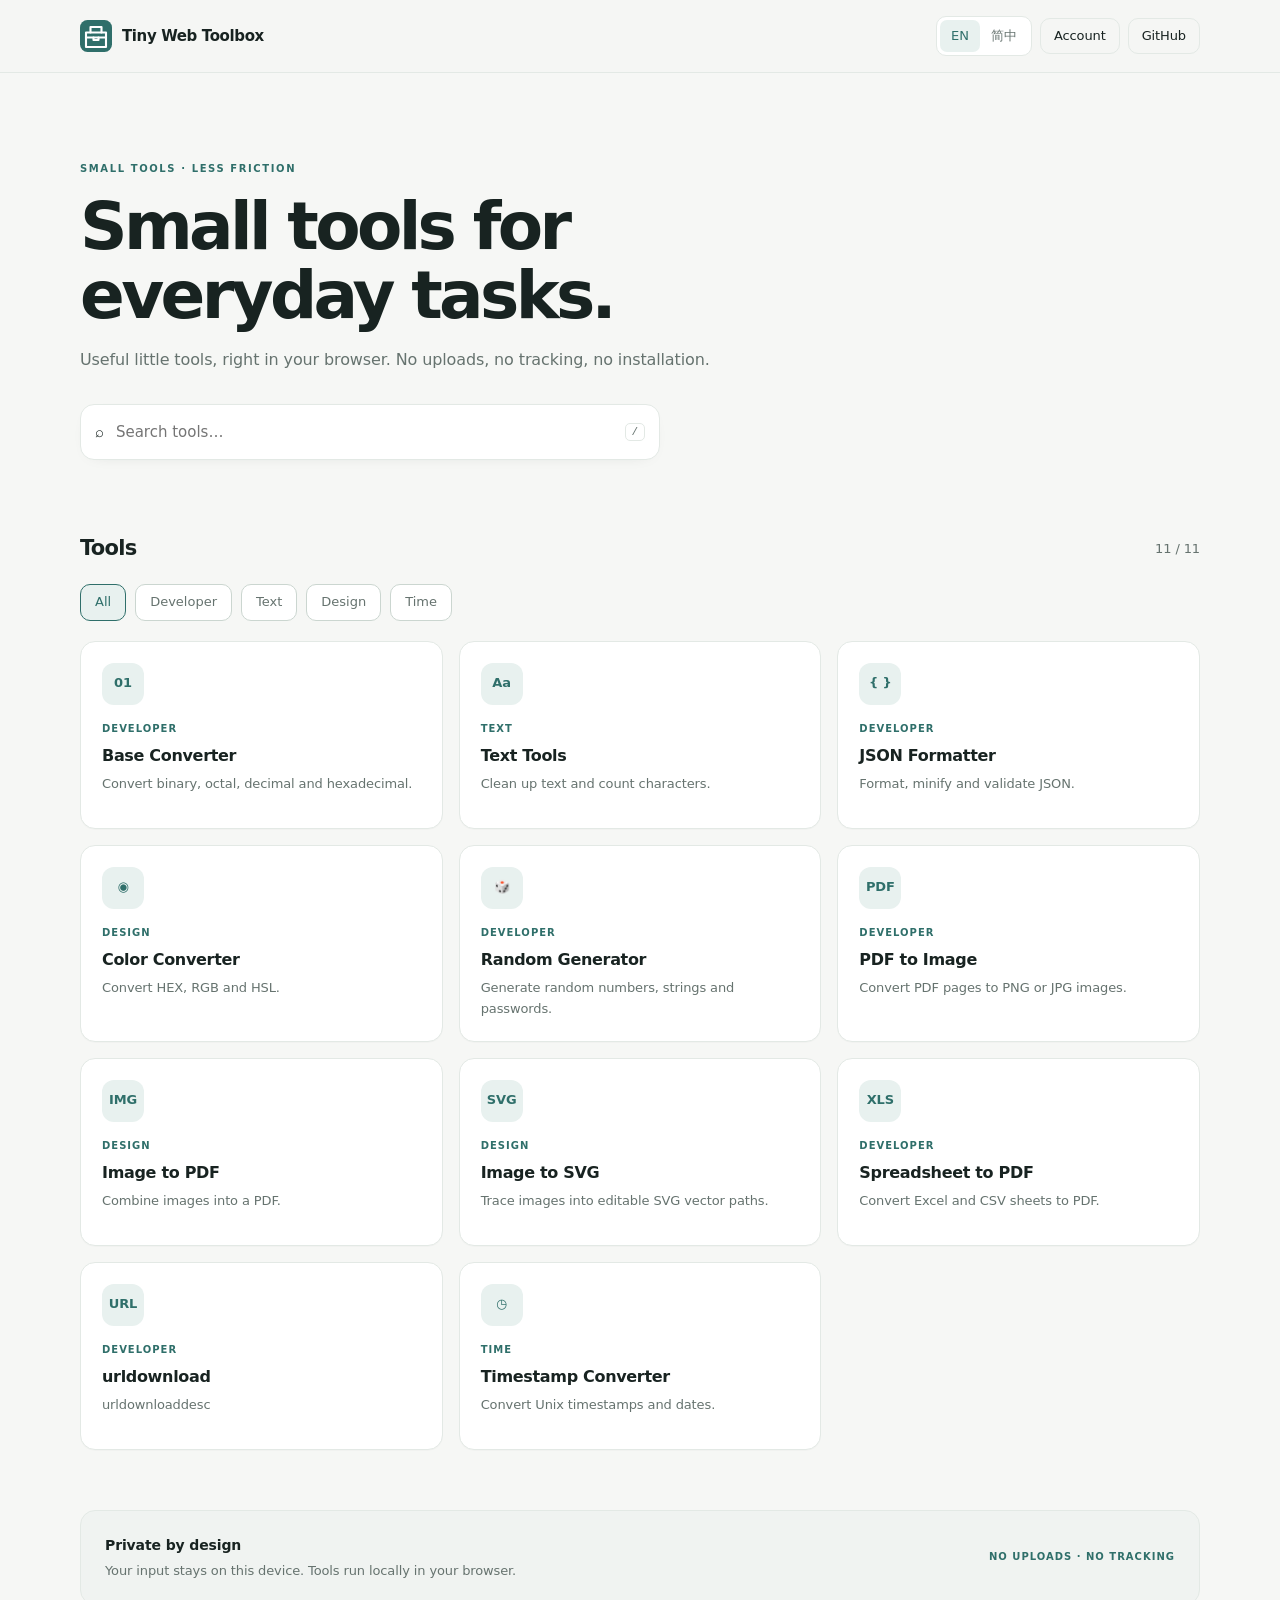
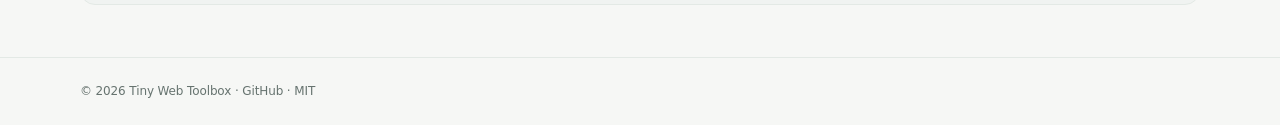
==== commit 64ce463a: "Add URL downloader to toolbox home" ====
--- a/index.html
+++ b/index.html
@@ -1,3 +1,3 @@
 <!doctype html><html lang="en"><head><meta charset="utf-8"><meta name="viewport" content="width=device-width,initial-scale=1"><meta name="color-scheme" content="light dark"><title>Tiny Web Toolbox | Free Online Tools for Developers</title><link rel="icon" href="assets/logo.svg"><link rel="stylesheet" href="style.css?v=20261111-1"><script defer src="script.js?v=20261109-5"></script><meta name="description" content="Free browser-based tools: base converter, text tools, JSON formatter, color converter and timestamp converter. Private, fast and free."><link rel="canonical" href="https://stone2013.github.io/tiny-web-toolbox/"><meta property="og:type" content="website"><meta property="og:title" content="Tiny Web Toolbox | Free Online Tools for Developers"><meta property="og:description" content="Free browser-based tools: base converter, text tools, JSON formatter, color converter and timestamp converter. Private, fast and free."><meta property="og:url" content="https://stone2013.github.io/tiny-web-toolbox/"><meta name="twitter:card" content="summary"><script type="application/ld+json">
 {"@context":"https://schema.org","@type":"WebSite","name":"Tiny Web Toolbox","url":"https://stone2013.github.io/tiny-web-toolbox/","description":"Free privacy-friendly online tools for developers and everyday tasks, including JSON formatting, text processing, color conversion, base conversion and Unix timestamp conversion.","inLanguage":["en","zh-CN"],"publisher":{"@type":"Person","name":"stone2013"}}
-</script></head><body><header class="header"><div class="wrap header-inner"><a class="brand" href="index.html"><img src="assets/logo.svg" alt="">Tiny Web Toolbox</a><div class="actions"><div class="lang"><button type="button" data-lang="en" aria-pressed="true">EN</button><button type="button" data-lang="zh-CN" aria-pressed="false">简中</button></div><a class="gh" href="account.html" data-key="account">Account</a><a class="gh" href="https://github.com/stone2013/tiny-web-toolbox" target="_blank" rel="noopener">GitHub</a></div></div></header><main class="wrap"><section class="hero"><div class="eyebrow" data-key="eyebrow">SMALL TOOLS · LESS FRICTION</div><h1 data-key="hero">Small tools for everyday tasks.</h1><p data-key="sub">Useful little tools, right in your browser. No uploads, no tracking, no installation.</p><label class="search"><span>⌕</span><input id="search" type="search" data-placeholder="search" placeholder="Search tools…"><kbd>/</kbd></label></section><section class="section hidden" id="recent-section"><div class="section-head"><h2 data-key="recent">Recently used</h2><button type="button" class="clear" id="recent-clear" data-key="clear">Clear</button></div><div class="recent" id="recent-list"></div></section><section class="section"><div class="section-head"><h2 data-key="tools">Tools</h2><span class="muted" id="count">5 / 5</span></div><div class="chips"><button class="chip" data-cat-filter="all" aria-pressed="true" data-key="all">All</button><button class="chip" data-cat-filter="developer" aria-pressed="false" data-key="developer">Developer</button><button class="chip" data-cat-filter="text" aria-pressed="false" data-key="text">Text</button><button class="chip" data-cat-filter="design" aria-pressed="false" data-key="design">Design</button><button class="chip" data-cat-filter="time" aria-pressed="false" data-key="time">Time</button></div><div class="grid"><a class="card" data-id="base" data-cat="developer" data-search="base converter binary octal decimal hexadecimal 进制 二进制 十六进制" href="tools/base-converter.html"><span class="ico">01</span><span class="tag" data-key="developer">DEVELOPER</span><h3 data-key="base">Base Converter</h3><p data-key="basedesc">Convert binary, octal, decimal and hexadecimal.</p></a><a class="card" data-id="text" data-cat="text" data-search="text 文本" href="tools/text-tools.html"><span class="ico">Aa</span><span class="tag" data-key="text">TEXT</span><h3 data-key="textname">Text Tools</h3><p data-key="textdesc">Clean up text and count characters.</p></a><a class="card" data-id="json" data-cat="developer" data-search="json formatter 格式化" href="tools/json-formatter.html"><span class="ico">{ }</span><span class="tag" data-key="developer">DEVELOPER</span><h3 data-key="json">JSON Formatter</h3><p data-key="jsondesc">Format, minify and validate JSON.</p></a><a class="card" data-id="color" data-cat="design" data-search="color hex rgb hsl 颜色" href="tools/color-converter.html"><span class="ico">◉</span><span class="tag" data-key="design">DESIGN</span><h3 data-key="color">Color Converter</h3><p data-key="colordesc">Convert HEX, RGB and HSL.</p></a><a class="card" data-id="random" data-cat="developer" data-search="random generator number string password 随机 数字 字符串 密码" href="tools/random-generator.html"><span class="ico">🎲</span><span class="tag" data-key="developer">DEVELOPER</span><h3 data-key="random">Random Generator</h3><p data-key="randomdesc">Generate random numbers, strings and passwords.</p></a><a class="card" data-id="pdf" data-cat="developer" data-search="pdf to image convert png jpg 图片 转换" href="tools/pdf-to-image.html"><span class="ico">PDF</span><span class="tag" data-key="developer">DEVELOPER</span><h3 data-key="pdf">PDF to Image</h3><p data-key="pdfdesc">Convert PDF pages to PNG or JPG images.</p></a><a class="card" data-id="image-pdf" data-cat="design" data-search="image to pdf jpg png webp 图片 转 PDF" href="tools/image-to-pdf.html"><span class="ico">IMG</span><span class="tag" data-key="design">DESIGN</span><h3 data-key="imagepdf">Image to PDF</h3><p data-key="imagepdfdesc">Combine images into a PDF.</p></a><a class="card" data-id="image-svg" data-cat="design" data-search="image to svg vectorize vector tracing png jpg webp 图片 矢量化 SVG" href="tools/image-to-svg.html"><span class="ico">SVG</span><span class="tag" data-key="design">DESIGN</span><h3 data-key="imagesvg">Image to SVG</h3><p data-key="imagesvgdesc">Trace images into editable SVG vector paths.</p></a><a class="card" data-id="sheet-pdf" data-cat="developer" data-search="spreadsheet excel xlsx xls csv table to pdf 电子表格 转 PDF" href="tools/spreadsheet-to-pdf.html"><span class="ico">XLS</span><span class="tag" data-key="developer">DEVELOPER</span><h3 data-key="sheetpdf">Spreadsheet to PDF</h3><p data-key="sheetpdfdesc">Convert Excel and CSV sheets to PDF.</p></a><a class="card" data-id="timestamp" data-cat="time" data-search="timestamp unix 时间戳" href="tools/timestamp-converter.html"><span class="ico">◷</span><span class="tag" data-key="time">TIME</span><h3 data-key="timestamp">Timestamp Converter</h3><p data-key="timestampdesc">Convert Unix timestamps and dates.</p></a></div><p id="empty" class="muted hidden" data-key="empty">No matching tools.</p></section><section class="privacy"><div><strong data-key="privacy">Private by design</strong><p data-key="privacysub">Your input stays on this device. Tools run locally in your browser.</p></div><span class="tag" data-key="privacytag">NO UPLOADS · NO TRACKING</span></section></main><footer class="footer"><div class="wrap">© <span id="year"></span> Tiny Web Toolbox · <a href="https://github.com/stone2013/tiny-web-toolbox">GitHub</a> · MIT</div></footer></body></html>+</script></head><body><header class="header"><div class="wrap header-inner"><a class="brand" href="index.html"><img src="assets/logo.svg" alt="">Tiny Web Toolbox</a><div class="actions"><div class="lang"><button type="button" data-lang="en" aria-pressed="true">EN</button><button type="button" data-lang="zh-CN" aria-pressed="false">简中</button></div><a class="gh" href="account.html" data-key="account">Account</a><a class="gh" href="https://github.com/stone2013/tiny-web-toolbox" target="_blank" rel="noopener">GitHub</a></div></div></header><main class="wrap"><section class="hero"><div class="eyebrow" data-key="eyebrow">SMALL TOOLS · LESS FRICTION</div><h1 data-key="hero">Small tools for everyday tasks.</h1><p data-key="sub">Useful little tools, right in your browser. No uploads, no tracking, no installation.</p><label class="search"><span>⌕</span><input id="search" type="search" data-placeholder="search" placeholder="Search tools…"><kbd>/</kbd></label></section><section class="section hidden" id="recent-section"><div class="section-head"><h2 data-key="recent">Recently used</h2><button type="button" class="clear" id="recent-clear" data-key="clear">Clear</button></div><div class="recent" id="recent-list"></div></section><section class="section"><div class="section-head"><h2 data-key="tools">Tools</h2><span class="muted" id="count">5 / 5</span></div><div class="chips"><button class="chip" data-cat-filter="all" aria-pressed="true" data-key="all">All</button><button class="chip" data-cat-filter="developer" aria-pressed="false" data-key="developer">Developer</button><button class="chip" data-cat-filter="text" aria-pressed="false" data-key="text">Text</button><button class="chip" data-cat-filter="design" aria-pressed="false" data-key="design">Design</button><button class="chip" data-cat-filter="time" aria-pressed="false" data-key="time">Time</button></div><div class="grid"><a class="card" data-id="base" data-cat="developer" data-search="base converter binary octal decimal hexadecimal 进制 二进制 十六进制" href="tools/base-converter.html"><span class="ico">01</span><span class="tag" data-key="developer">DEVELOPER</span><h3 data-key="base">Base Converter</h3><p data-key="basedesc">Convert binary, octal, decimal and hexadecimal.</p></a><a class="card" data-id="text" data-cat="text" data-search="text 文本" href="tools/text-tools.html"><span class="ico">Aa</span><span class="tag" data-key="text">TEXT</span><h3 data-key="textname">Text Tools</h3><p data-key="textdesc">Clean up text and count characters.</p></a><a class="card" data-id="json" data-cat="developer" data-search="json formatter 格式化" href="tools/json-formatter.html"><span class="ico">{ }</span><span class="tag" data-key="developer">DEVELOPER</span><h3 data-key="json">JSON Formatter</h3><p data-key="jsondesc">Format, minify and validate JSON.</p></a><a class="card" data-id="color" data-cat="design" data-search="color hex rgb hsl 颜色" href="tools/color-converter.html"><span class="ico">◉</span><span class="tag" data-key="design">DESIGN</span><h3 data-key="color">Color Converter</h3><p data-key="colordesc">Convert HEX, RGB and HSL.</p></a><a class="card" data-id="random" data-cat="developer" data-search="random generator number string password 随机 数字 字符串 密码" href="tools/random-generator.html"><span class="ico">🎲</span><span class="tag" data-key="developer">DEVELOPER</span><h3 data-key="random">Random Generator</h3><p data-key="randomdesc">Generate random numbers, strings and passwords.</p></a><a class="card" data-id="pdf" data-cat="developer" data-search="pdf to image convert png jpg 图片 转换" href="tools/pdf-to-image.html"><span class="ico">PDF</span><span class="tag" data-key="developer">DEVELOPER</span><h3 data-key="pdf">PDF to Image</h3><p data-key="pdfdesc">Convert PDF pages to PNG or JPG images.</p></a><a class="card" data-id="image-pdf" data-cat="design" data-search="image to pdf jpg png webp 图片 转 PDF" href="tools/image-to-pdf.html"><span class="ico">IMG</span><span class="tag" data-key="design">DESIGN</span><h3 data-key="imagepdf">Image to PDF</h3><p data-key="imagepdfdesc">Combine images into a PDF.</p></a><a class="card" data-id="image-svg" data-cat="design" data-search="image to svg vectorize vector tracing png jpg webp 图片 矢量化 SVG" href="tools/image-to-svg.html"><span class="ico">SVG</span><span class="tag" data-key="design">DESIGN</span><h3 data-key="imagesvg">Image to SVG</h3><p data-key="imagesvgdesc">Trace images into editable SVG vector paths.</p></a><a class="card" data-id="sheet-pdf" data-cat="developer" data-search="spreadsheet excel xlsx xls csv table to pdf 电子表格 转 PDF" href="tools/spreadsheet-to-pdf.html"><span class="ico">XLS</span><span class="tag" data-key="developer">DEVELOPER</span><h3 data-key="sheetpdf">Spreadsheet to PDF</h3><p data-key="sheetpdfdesc">Convert Excel and CSV sheets to PDF.</p></a><a class="card" data-id="url-download" data-cat="developer" data-search="url downloader video mp4 direct link download 下载 URL 视频 直链" href="tools/url-downloader.html"><span class="ico">URL</span><span class="tag" data-key="developer">DEVELOPER</span><h3 data-key="urldownload">URL Downloader</h3><p data-key="urldownloaddesc">Download files from direct URLs in your browser.</p></a><a class="card" data-id="timestamp" data-cat="time" data-search="timestamp unix 时间戳" href="tools/timestamp-converter.html"><span class="ico">◷</span><span class="tag" data-key="time">TIME</span><h3 data-key="timestamp">Timestamp Converter</h3><p data-key="timestampdesc">Convert Unix timestamps and dates.</p></a></div><p id="empty" class="muted hidden" data-key="empty">No matching tools.</p></section><section class="privacy"><div><strong data-key="privacy">Private by design</strong><p data-key="privacysub">Your input stays on this device. Tools run locally in your browser.</p></div><span class="tag" data-key="privacytag">NO UPLOADS · NO TRACKING</span></section></main><footer class="footer"><div class="wrap">© <span id="year"></span> Tiny Web Toolbox · <a href="https://github.com/stone2013/tiny-web-toolbox">GitHub</a> · MIT</div></footer></body></html>
--- a/style.css
+++ b/style.css
@@ -210,3 +210,6 @@
  .gh{padding:4px 7px}
 }
 @media(prefers-reduced-motion:reduce){html{scroll-behavior:auto}}
+
+/* URL Downloader */
+.url-panel{display:block}.url-label{display:block;font-size:13px;font-weight:700;margin:0 0 8px}.url-input,.url-filename{display:block;box-sizing:border-box;width:100%;min-width:0;margin:0 0 20px;padding:13px 14px;border:1px solid var(--strong);border-radius:10px;background:var(--bg);color:var(--text);font:13px/1.6 var(--mono)}.url-input{min-height:120px;resize:vertical;overflow-wrap:anywhere}.url-input:focus,.url-filename:focus{outline:3px solid color-mix(in srgb,var(--accent) 25%,transparent);border-color:var(--accent)}.url-filename{min-height:46px}.url-actions{display:flex;flex-wrap:wrap;gap:9px}.url-actions .chip{min-height:42px}.url-progress{margin-top:18px}.url-progress-track{height:7px;overflow:hidden;border-radius:99px;background:var(--surface2)}.url-progress-track span{display:block;width:0;height:100%;border-radius:99px;background:var(--accent);transition:width .2s}.url-help{margin-top:22px;padding:16px 18px;border-radius:12px;background:var(--surface2);color:var(--muted);font-size:13px;line-height:1.65}.url-help strong{color:var(--text)}.url-help ul{padding-left:20px;margin:8px 0 0}.url-help li+li{margin-top:6px}@media(max-width:600px){.url-panel{padding:16px}.url-actions{display:grid;grid-template-columns:1fr 1fr}.url-actions #url-download{grid-column:1/-1}.url-help{padding:14px}}
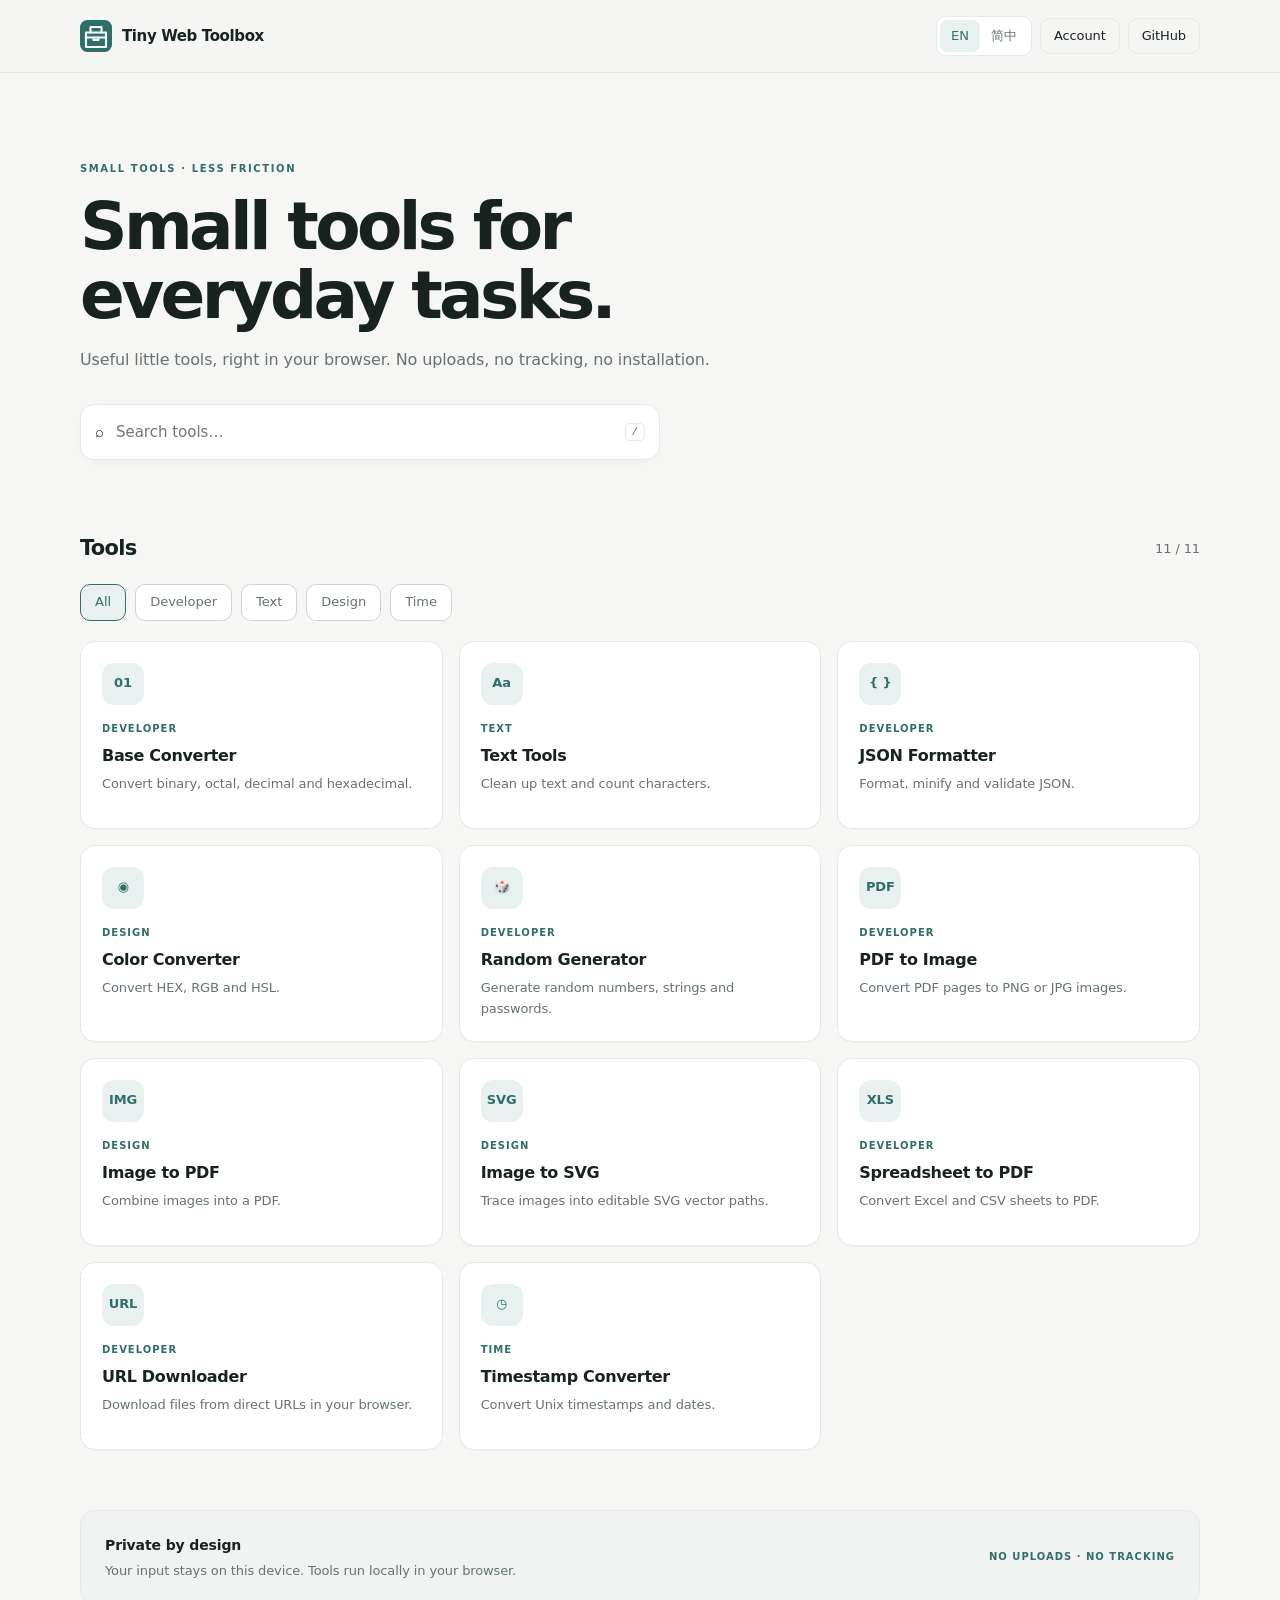
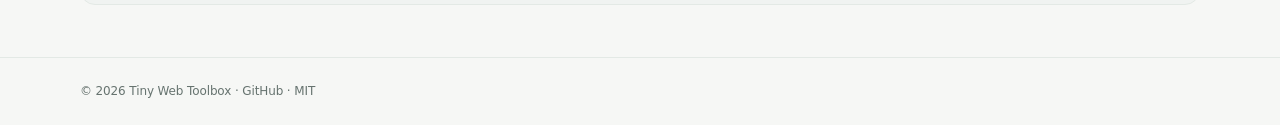
==== commit 3c50291b: "Refresh homepage script cache" ====
--- a/index.html
+++ b/index.html
@@ -1,3 +1,3 @@
-<!doctype html><html lang="en"><head><meta charset="utf-8"><meta name="viewport" content="width=device-width,initial-scale=1"><meta name="color-scheme" content="light dark"><title>Tiny Web Toolbox | Free Online Tools for Developers</title><link rel="icon" href="assets/logo.svg"><link rel="stylesheet" href="style.css?v=20261111-1"><script defer src="script.js?v=20261109-5"></script><meta name="description" content="Free browser-based tools: base converter, text tools, JSON formatter, color converter and timestamp converter. Private, fast and free."><link rel="canonical" href="https://stone2013.github.io/tiny-web-toolbox/"><meta property="og:type" content="website"><meta property="og:title" content="Tiny Web Toolbox | Free Online Tools for Developers"><meta property="og:description" content="Free browser-based tools: base converter, text tools, JSON formatter, color converter and timestamp converter. Private, fast and free."><meta property="og:url" content="https://stone2013.github.io/tiny-web-toolbox/"><meta name="twitter:card" content="summary"><script type="application/ld+json">
+<!doctype html><html lang="en"><head><meta charset="utf-8"><meta name="viewport" content="width=device-width,initial-scale=1"><meta name="color-scheme" content="light dark"><title>Tiny Web Toolbox | Free Online Tools for Developers</title><link rel="icon" href="assets/logo.svg"><link rel="stylesheet" href="style.css?v=20261111-1"><script defer src="script.js?v=20261111-6"></script><meta name="description" content="Free browser-based tools: base converter, text tools, JSON formatter, color converter and timestamp converter. Private, fast and free."><link rel="canonical" href="https://stone2013.github.io/tiny-web-toolbox/"><meta property="og:type" content="website"><meta property="og:title" content="Tiny Web Toolbox | Free Online Tools for Developers"><meta property="og:description" content="Free browser-based tools: base converter, text tools, JSON formatter, color converter and timestamp converter. Private, fast and free."><meta property="og:url" content="https://stone2013.github.io/tiny-web-toolbox/"><meta name="twitter:card" content="summary"><script type="application/ld+json">
 {"@context":"https://schema.org","@type":"WebSite","name":"Tiny Web Toolbox","url":"https://stone2013.github.io/tiny-web-toolbox/","description":"Free privacy-friendly online tools for developers and everyday tasks, including JSON formatting, text processing, color conversion, base conversion and Unix timestamp conversion.","inLanguage":["en","zh-CN"],"publisher":{"@type":"Person","name":"stone2013"}}
 </script></head><body><header class="header"><div class="wrap header-inner"><a class="brand" href="index.html"><img src="assets/logo.svg" alt="">Tiny Web Toolbox</a><div class="actions"><div class="lang"><button type="button" data-lang="en" aria-pressed="true">EN</button><button type="button" data-lang="zh-CN" aria-pressed="false">简中</button></div><a class="gh" href="account.html" data-key="account">Account</a><a class="gh" href="https://github.com/stone2013/tiny-web-toolbox" target="_blank" rel="noopener">GitHub</a></div></div></header><main class="wrap"><section class="hero"><div class="eyebrow" data-key="eyebrow">SMALL TOOLS · LESS FRICTION</div><h1 data-key="hero">Small tools for everyday tasks.</h1><p data-key="sub">Useful little tools, right in your browser. No uploads, no tracking, no installation.</p><label class="search"><span>⌕</span><input id="search" type="search" data-placeholder="search" placeholder="Search tools…"><kbd>/</kbd></label></section><section class="section hidden" id="recent-section"><div class="section-head"><h2 data-key="recent">Recently used</h2><button type="button" class="clear" id="recent-clear" data-key="clear">Clear</button></div><div class="recent" id="recent-list"></div></section><section class="section"><div class="section-head"><h2 data-key="tools">Tools</h2><span class="muted" id="count">5 / 5</span></div><div class="chips"><button class="chip" data-cat-filter="all" aria-pressed="true" data-key="all">All</button><button class="chip" data-cat-filter="developer" aria-pressed="false" data-key="developer">Developer</button><button class="chip" data-cat-filter="text" aria-pressed="false" data-key="text">Text</button><button class="chip" data-cat-filter="design" aria-pressed="false" data-key="design">Design</button><button class="chip" data-cat-filter="time" aria-pressed="false" data-key="time">Time</button></div><div class="grid"><a class="card" data-id="base" data-cat="developer" data-search="base converter binary octal decimal hexadecimal 进制 二进制 十六进制" href="tools/base-converter.html"><span class="ico">01</span><span class="tag" data-key="developer">DEVELOPER</span><h3 data-key="base">Base Converter</h3><p data-key="basedesc">Convert binary, octal, decimal and hexadecimal.</p></a><a class="card" data-id="text" data-cat="text" data-search="text 文本" href="tools/text-tools.html"><span class="ico">Aa</span><span class="tag" data-key="text">TEXT</span><h3 data-key="textname">Text Tools</h3><p data-key="textdesc">Clean up text and count characters.</p></a><a class="card" data-id="json" data-cat="developer" data-search="json formatter 格式化" href="tools/json-formatter.html"><span class="ico">{ }</span><span class="tag" data-key="developer">DEVELOPER</span><h3 data-key="json">JSON Formatter</h3><p data-key="jsondesc">Format, minify and validate JSON.</p></a><a class="card" data-id="color" data-cat="design" data-search="color hex rgb hsl 颜色" href="tools/color-converter.html"><span class="ico">◉</span><span class="tag" data-key="design">DESIGN</span><h3 data-key="color">Color Converter</h3><p data-key="colordesc">Convert HEX, RGB and HSL.</p></a><a class="card" data-id="random" data-cat="developer" data-search="random generator number string password 随机 数字 字符串 密码" href="tools/random-generator.html"><span class="ico">🎲</span><span class="tag" data-key="developer">DEVELOPER</span><h3 data-key="random">Random Generator</h3><p data-key="randomdesc">Generate random numbers, strings and passwords.</p></a><a class="card" data-id="pdf" data-cat="developer" data-search="pdf to image convert png jpg 图片 转换" href="tools/pdf-to-image.html"><span class="ico">PDF</span><span class="tag" data-key="developer">DEVELOPER</span><h3 data-key="pdf">PDF to Image</h3><p data-key="pdfdesc">Convert PDF pages to PNG or JPG images.</p></a><a class="card" data-id="image-pdf" data-cat="design" data-search="image to pdf jpg png webp 图片 转 PDF" href="tools/image-to-pdf.html"><span class="ico">IMG</span><span class="tag" data-key="design">DESIGN</span><h3 data-key="imagepdf">Image to PDF</h3><p data-key="imagepdfdesc">Combine images into a PDF.</p></a><a class="card" data-id="image-svg" data-cat="design" data-search="image to svg vectorize vector tracing png jpg webp 图片 矢量化 SVG" href="tools/image-to-svg.html"><span class="ico">SVG</span><span class="tag" data-key="design">DESIGN</span><h3 data-key="imagesvg">Image to SVG</h3><p data-key="imagesvgdesc">Trace images into editable SVG vector paths.</p></a><a class="card" data-id="sheet-pdf" data-cat="developer" data-search="spreadsheet excel xlsx xls csv table to pdf 电子表格 转 PDF" href="tools/spreadsheet-to-pdf.html"><span class="ico">XLS</span><span class="tag" data-key="developer">DEVELOPER</span><h3 data-key="sheetpdf">Spreadsheet to PDF</h3><p data-key="sheetpdfdesc">Convert Excel and CSV sheets to PDF.</p></a><a class="card" data-id="url-download" data-cat="developer" data-search="url downloader video mp4 direct link download 下载 URL 视频 直链" href="tools/url-downloader.html"><span class="ico">URL</span><span class="tag" data-key="developer">DEVELOPER</span><h3 data-key="urldownload">URL Downloader</h3><p data-key="urldownloaddesc">Download files from direct URLs in your browser.</p></a><a class="card" data-id="timestamp" data-cat="time" data-search="timestamp unix 时间戳" href="tools/timestamp-converter.html"><span class="ico">◷</span><span class="tag" data-key="time">TIME</span><h3 data-key="timestamp">Timestamp Converter</h3><p data-key="timestampdesc">Convert Unix timestamps and dates.</p></a></div><p id="empty" class="muted hidden" data-key="empty">No matching tools.</p></section><section class="privacy"><div><strong data-key="privacy">Private by design</strong><p data-key="privacysub">Your input stays on this device. Tools run locally in your browser.</p></div><span class="tag" data-key="privacytag">NO UPLOADS · NO TRACKING</span></section></main><footer class="footer"><div class="wrap">© <span id="year"></span> Tiny Web Toolbox · <a href="https://github.com/stone2013/tiny-web-toolbox">GitHub</a> · MIT</div></footer></body></html>
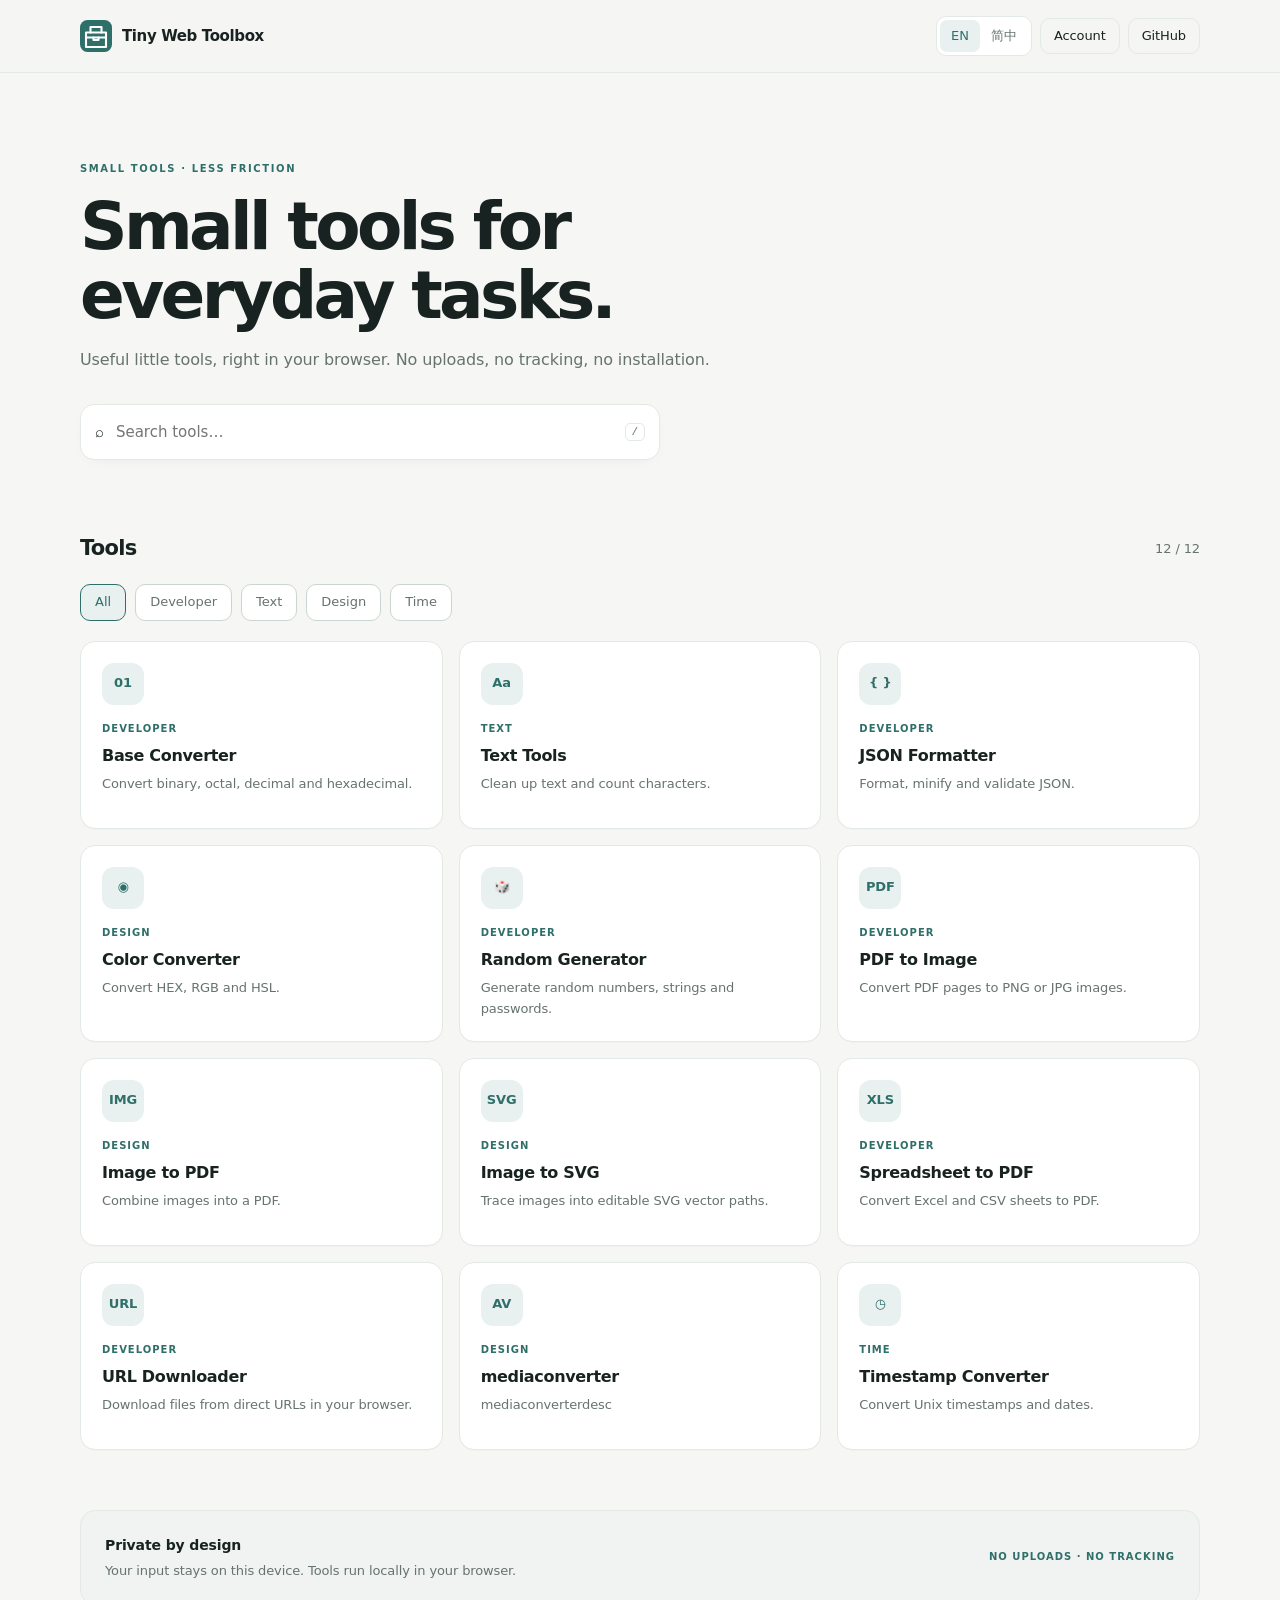
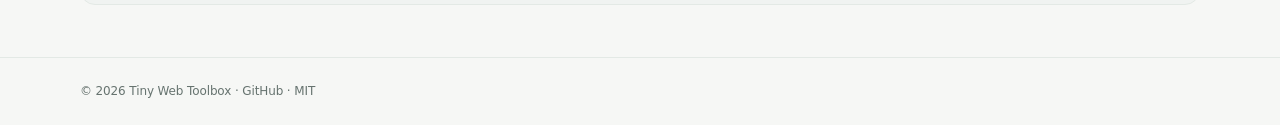
==== commit 469562eb: "Add media converter to toolbox home" ====
--- a/index.html
+++ b/index.html
@@ -1,3 +1,3 @@
 <!doctype html><html lang="en"><head><meta charset="utf-8"><meta name="viewport" content="width=device-width,initial-scale=1"><meta name="color-scheme" content="light dark"><title>Tiny Web Toolbox | Free Online Tools for Developers</title><link rel="icon" href="assets/logo.svg"><link rel="stylesheet" href="style.css?v=20261111-1"><script defer src="script.js?v=20261111-6"></script><meta name="description" content="Free browser-based tools: base converter, text tools, JSON formatter, color converter and timestamp converter. Private, fast and free."><link rel="canonical" href="https://stone2013.github.io/tiny-web-toolbox/"><meta property="og:type" content="website"><meta property="og:title" content="Tiny Web Toolbox | Free Online Tools for Developers"><meta property="og:description" content="Free browser-based tools: base converter, text tools, JSON formatter, color converter and timestamp converter. Private, fast and free."><meta property="og:url" content="https://stone2013.github.io/tiny-web-toolbox/"><meta name="twitter:card" content="summary"><script type="application/ld+json">
 {"@context":"https://schema.org","@type":"WebSite","name":"Tiny Web Toolbox","url":"https://stone2013.github.io/tiny-web-toolbox/","description":"Free privacy-friendly online tools for developers and everyday tasks, including JSON formatting, text processing, color conversion, base conversion and Unix timestamp conversion.","inLanguage":["en","zh-CN"],"publisher":{"@type":"Person","name":"stone2013"}}
-</script></head><body><header class="header"><div class="wrap header-inner"><a class="brand" href="index.html"><img src="assets/logo.svg" alt="">Tiny Web Toolbox</a><div class="actions"><div class="lang"><button type="button" data-lang="en" aria-pressed="true">EN</button><button type="button" data-lang="zh-CN" aria-pressed="false">简中</button></div><a class="gh" href="account.html" data-key="account">Account</a><a class="gh" href="https://github.com/stone2013/tiny-web-toolbox" target="_blank" rel="noopener">GitHub</a></div></div></header><main class="wrap"><section class="hero"><div class="eyebrow" data-key="eyebrow">SMALL TOOLS · LESS FRICTION</div><h1 data-key="hero">Small tools for everyday tasks.</h1><p data-key="sub">Useful little tools, right in your browser. No uploads, no tracking, no installation.</p><label class="search"><span>⌕</span><input id="search" type="search" data-placeholder="search" placeholder="Search tools…"><kbd>/</kbd></label></section><section class="section hidden" id="recent-section"><div class="section-head"><h2 data-key="recent">Recently used</h2><button type="button" class="clear" id="recent-clear" data-key="clear">Clear</button></div><div class="recent" id="recent-list"></div></section><section class="section"><div class="section-head"><h2 data-key="tools">Tools</h2><span class="muted" id="count">5 / 5</span></div><div class="chips"><button class="chip" data-cat-filter="all" aria-pressed="true" data-key="all">All</button><button class="chip" data-cat-filter="developer" aria-pressed="false" data-key="developer">Developer</button><button class="chip" data-cat-filter="text" aria-pressed="false" data-key="text">Text</button><button class="chip" data-cat-filter="design" aria-pressed="false" data-key="design">Design</button><button class="chip" data-cat-filter="time" aria-pressed="false" data-key="time">Time</button></div><div class="grid"><a class="card" data-id="base" data-cat="developer" data-search="base converter binary octal decimal hexadecimal 进制 二进制 十六进制" href="tools/base-converter.html"><span class="ico">01</span><span class="tag" data-key="developer">DEVELOPER</span><h3 data-key="base">Base Converter</h3><p data-key="basedesc">Convert binary, octal, decimal and hexadecimal.</p></a><a class="card" data-id="text" data-cat="text" data-search="text 文本" href="tools/text-tools.html"><span class="ico">Aa</span><span class="tag" data-key="text">TEXT</span><h3 data-key="textname">Text Tools</h3><p data-key="textdesc">Clean up text and count characters.</p></a><a class="card" data-id="json" data-cat="developer" data-search="json formatter 格式化" href="tools/json-formatter.html"><span class="ico">{ }</span><span class="tag" data-key="developer">DEVELOPER</span><h3 data-key="json">JSON Formatter</h3><p data-key="jsondesc">Format, minify and validate JSON.</p></a><a class="card" data-id="color" data-cat="design" data-search="color hex rgb hsl 颜色" href="tools/color-converter.html"><span class="ico">◉</span><span class="tag" data-key="design">DESIGN</span><h3 data-key="color">Color Converter</h3><p data-key="colordesc">Convert HEX, RGB and HSL.</p></a><a class="card" data-id="random" data-cat="developer" data-search="random generator number string password 随机 数字 字符串 密码" href="tools/random-generator.html"><span class="ico">🎲</span><span class="tag" data-key="developer">DEVELOPER</span><h3 data-key="random">Random Generator</h3><p data-key="randomdesc">Generate random numbers, strings and passwords.</p></a><a class="card" data-id="pdf" data-cat="developer" data-search="pdf to image convert png jpg 图片 转换" href="tools/pdf-to-image.html"><span class="ico">PDF</span><span class="tag" data-key="developer">DEVELOPER</span><h3 data-key="pdf">PDF to Image</h3><p data-key="pdfdesc">Convert PDF pages to PNG or JPG images.</p></a><a class="card" data-id="image-pdf" data-cat="design" data-search="image to pdf jpg png webp 图片 转 PDF" href="tools/image-to-pdf.html"><span class="ico">IMG</span><span class="tag" data-key="design">DESIGN</span><h3 data-key="imagepdf">Image to PDF</h3><p data-key="imagepdfdesc">Combine images into a PDF.</p></a><a class="card" data-id="image-svg" data-cat="design" data-search="image to svg vectorize vector tracing png jpg webp 图片 矢量化 SVG" href="tools/image-to-svg.html"><span class="ico">SVG</span><span class="tag" data-key="design">DESIGN</span><h3 data-key="imagesvg">Image to SVG</h3><p data-key="imagesvgdesc">Trace images into editable SVG vector paths.</p></a><a class="card" data-id="sheet-pdf" data-cat="developer" data-search="spreadsheet excel xlsx xls csv table to pdf 电子表格 转 PDF" href="tools/spreadsheet-to-pdf.html"><span class="ico">XLS</span><span class="tag" data-key="developer">DEVELOPER</span><h3 data-key="sheetpdf">Spreadsheet to PDF</h3><p data-key="sheetpdfdesc">Convert Excel and CSV sheets to PDF.</p></a><a class="card" data-id="url-download" data-cat="developer" data-search="url downloader video mp4 direct link download 下载 URL 视频 直链" href="tools/url-downloader.html"><span class="ico">URL</span><span class="tag" data-key="developer">DEVELOPER</span><h3 data-key="urldownload">URL Downloader</h3><p data-key="urldownloaddesc">Download files from direct URLs in your browser.</p></a><a class="card" data-id="timestamp" data-cat="time" data-search="timestamp unix 时间戳" href="tools/timestamp-converter.html"><span class="ico">◷</span><span class="tag" data-key="time">TIME</span><h3 data-key="timestamp">Timestamp Converter</h3><p data-key="timestampdesc">Convert Unix timestamps and dates.</p></a></div><p id="empty" class="muted hidden" data-key="empty">No matching tools.</p></section><section class="privacy"><div><strong data-key="privacy">Private by design</strong><p data-key="privacysub">Your input stays on this device. Tools run locally in your browser.</p></div><span class="tag" data-key="privacytag">NO UPLOADS · NO TRACKING</span></section></main><footer class="footer"><div class="wrap">© <span id="year"></span> Tiny Web Toolbox · <a href="https://github.com/stone2013/tiny-web-toolbox">GitHub</a> · MIT</div></footer></body></html>+</script></head><body><header class="header"><div class="wrap header-inner"><a class="brand" href="index.html"><img src="assets/logo.svg" alt="">Tiny Web Toolbox</a><div class="actions"><div class="lang"><button type="button" data-lang="en" aria-pressed="true">EN</button><button type="button" data-lang="zh-CN" aria-pressed="false">简中</button></div><a class="gh" href="account.html" data-key="account">Account</a><a class="gh" href="https://github.com/stone2013/tiny-web-toolbox" target="_blank" rel="noopener">GitHub</a></div></div></header><main class="wrap"><section class="hero"><div class="eyebrow" data-key="eyebrow">SMALL TOOLS · LESS FRICTION</div><h1 data-key="hero">Small tools for everyday tasks.</h1><p data-key="sub">Useful little tools, right in your browser. No uploads, no tracking, no installation.</p><label class="search"><span>⌕</span><input id="search" type="search" data-placeholder="search" placeholder="Search tools…"><kbd>/</kbd></label></section><section class="section hidden" id="recent-section"><div class="section-head"><h2 data-key="recent">Recently used</h2><button type="button" class="clear" id="recent-clear" data-key="clear">Clear</button></div><div class="recent" id="recent-list"></div></section><section class="section"><div class="section-head"><h2 data-key="tools">Tools</h2><span class="muted" id="count">5 / 5</span></div><div class="chips"><button class="chip" data-cat-filter="all" aria-pressed="true" data-key="all">All</button><button class="chip" data-cat-filter="developer" aria-pressed="false" data-key="developer">Developer</button><button class="chip" data-cat-filter="text" aria-pressed="false" data-key="text">Text</button><button class="chip" data-cat-filter="design" aria-pressed="false" data-key="design">Design</button><button class="chip" data-cat-filter="time" aria-pressed="false" data-key="time">Time</button></div><div class="grid"><a class="card" data-id="base" data-cat="developer" data-search="base converter binary octal decimal hexadecimal 进制 二进制 十六进制" href="tools/base-converter.html"><span class="ico">01</span><span class="tag" data-key="developer">DEVELOPER</span><h3 data-key="base">Base Converter</h3><p data-key="basedesc">Convert binary, octal, decimal and hexadecimal.</p></a><a class="card" data-id="text" data-cat="text" data-search="text 文本" href="tools/text-tools.html"><span class="ico">Aa</span><span class="tag" data-key="text">TEXT</span><h3 data-key="textname">Text Tools</h3><p data-key="textdesc">Clean up text and count characters.</p></a><a class="card" data-id="json" data-cat="developer" data-search="json formatter 格式化" href="tools/json-formatter.html"><span class="ico">{ }</span><span class="tag" data-key="developer">DEVELOPER</span><h3 data-key="json">JSON Formatter</h3><p data-key="jsondesc">Format, minify and validate JSON.</p></a><a class="card" data-id="color" data-cat="design" data-search="color hex rgb hsl 颜色" href="tools/color-converter.html"><span class="ico">◉</span><span class="tag" data-key="design">DESIGN</span><h3 data-key="color">Color Converter</h3><p data-key="colordesc">Convert HEX, RGB and HSL.</p></a><a class="card" data-id="random" data-cat="developer" data-search="random generator number string password 随机 数字 字符串 密码" href="tools/random-generator.html"><span class="ico">🎲</span><span class="tag" data-key="developer">DEVELOPER</span><h3 data-key="random">Random Generator</h3><p data-key="randomdesc">Generate random numbers, strings and passwords.</p></a><a class="card" data-id="pdf" data-cat="developer" data-search="pdf to image convert png jpg 图片 转换" href="tools/pdf-to-image.html"><span class="ico">PDF</span><span class="tag" data-key="developer">DEVELOPER</span><h3 data-key="pdf">PDF to Image</h3><p data-key="pdfdesc">Convert PDF pages to PNG or JPG images.</p></a><a class="card" data-id="image-pdf" data-cat="design" data-search="image to pdf jpg png webp 图片 转 PDF" href="tools/image-to-pdf.html"><span class="ico">IMG</span><span class="tag" data-key="design">DESIGN</span><h3 data-key="imagepdf">Image to PDF</h3><p data-key="imagepdfdesc">Combine images into a PDF.</p></a><a class="card" data-id="image-svg" data-cat="design" data-search="image to svg vectorize vector tracing png jpg webp 图片 矢量化 SVG" href="tools/image-to-svg.html"><span class="ico">SVG</span><span class="tag" data-key="design">DESIGN</span><h3 data-key="imagesvg">Image to SVG</h3><p data-key="imagesvgdesc">Trace images into editable SVG vector paths.</p></a><a class="card" data-id="sheet-pdf" data-cat="developer" data-search="spreadsheet excel xlsx xls csv table to pdf 电子表格 转 PDF" href="tools/spreadsheet-to-pdf.html"><span class="ico">XLS</span><span class="tag" data-key="developer">DEVELOPER</span><h3 data-key="sheetpdf">Spreadsheet to PDF</h3><p data-key="sheetpdfdesc">Convert Excel and CSV sheets to PDF.</p></a><a class="card" data-id="url-download" data-cat="developer" data-search="url downloader video mp4 direct link download 下载 URL 视频 直链" href="tools/url-downloader.html"><span class="ico">URL</span><span class="tag" data-key="developer">DEVELOPER</span><h3 data-key="urldownload">URL Downloader</h3><p data-key="urldownloaddesc">Download files from direct URLs in your browser.</p></a><a class="card" data-id="media-converter" data-cat="design" data-search="media converter image video audio format mp4 mp3 wav png jpg webp 格式转换 图片 视频 音频" href="tools/media-converter.html"><span class="ico">AV</span><span class="tag" data-key="design">DESIGN</span><h3 data-key="mediaconverter">Media Converter</h3><p data-key="mediaconverterdesc">Convert image, video and audio formats.</p></a><a class="card" data-id="timestamp" data-cat="time" data-search="timestamp unix 时间戳" href="tools/timestamp-converter.html"><span class="ico">◷</span><span class="tag" data-key="time">TIME</span><h3 data-key="timestamp">Timestamp Converter</h3><p data-key="timestampdesc">Convert Unix timestamps and dates.</p></a></div><p id="empty" class="muted hidden" data-key="empty">No matching tools.</p></section><section class="privacy"><div><strong data-key="privacy">Private by design</strong><p data-key="privacysub">Your input stays on this device. Tools run locally in your browser.</p></div><span class="tag" data-key="privacytag">NO UPLOADS · NO TRACKING</span></section></main><footer class="footer"><div class="wrap">© <span id="year"></span> Tiny Web Toolbox · <a href="https://github.com/stone2013/tiny-web-toolbox">GitHub</a> · MIT</div></footer></body></html>
--- a/style.css
+++ b/style.css
@@ -213,3 +213,7 @@
 
 /* URL Downloader */
 .url-panel{display:block}.url-label{display:block;font-size:13px;font-weight:700;margin:0 0 8px}.url-input,.url-filename{display:block;box-sizing:border-box;width:100%;min-width:0;margin:0 0 20px;padding:13px 14px;border:1px solid var(--strong);border-radius:10px;background:var(--bg);color:var(--text);font:13px/1.6 var(--mono)}.url-input{min-height:120px;resize:vertical;overflow-wrap:anywhere}.url-input:focus,.url-filename:focus{outline:3px solid color-mix(in srgb,var(--accent) 25%,transparent);border-color:var(--accent)}.url-filename{min-height:46px}.url-actions{display:flex;flex-wrap:wrap;gap:9px}.url-actions .chip{min-height:42px}.url-progress{margin-top:18px}.url-progress-track{height:7px;overflow:hidden;border-radius:99px;background:var(--surface2)}.url-progress-track span{display:block;width:0;height:100%;border-radius:99px;background:var(--accent);transition:width .2s}.url-help{margin-top:22px;padding:16px 18px;border-radius:12px;background:var(--surface2);color:var(--muted);font-size:13px;line-height:1.65}.url-help strong{color:var(--text)}.url-help ul{padding-left:20px;margin:8px 0 0}.url-help li+li{margin-top:6px}@media(max-width:600px){.url-panel{padding:16px}.url-actions{display:grid;grid-template-columns:1fr 1fr}.url-actions #url-download{grid-column:1/-1}.url-help{padding:14px}}
+
+/* Media converter */
+.media-tabs{display:flex;gap:8px;margin-bottom:20px}.media-tabs .chip.active{background:var(--accentsoft);border-color:var(--accent);color:var(--accent)}.media-upload{margin-bottom:18px}.media-file-meta{font-size:12px;color:var(--muted);margin:0 0 18px;overflow-wrap:anywhere}.media-options{display:grid;grid-template-columns:repeat(2,minmax(0,1fr));gap:14px;margin:18px 0}.media-engine-note{padding:12px 14px;border-left:3px solid var(--accent);background:var(--accentsoft);color:var(--muted);font-size:13px;line-height:1.65;margin:16px 0;border-radius:0 10px 10px 0}.media-actions{display:flex;gap:9px;flex-wrap:wrap}.media-progress{margin-top:18px}.media-progress p{font-size:12px;color:var(--muted);margin:8px 0}.media-result{margin-top:22px;padding-top:20px;border-top:1px solid var(--border)}.media-result-preview{display:flex;align-items:center;justify-content:center;min-height:100px;max-height:420px;overflow:hidden;background:var(--surface2);border-radius:12px;margin-bottom:12px}.media-result-preview img,.media-result-preview video{display:block;max-width:100%;max-height:400px}.media-result-preview audio{width:100%;max-width:560px}.media-result-info{font-size:12px;color:var(--muted);margin-bottom:12px;overflow-wrap:anywhere}
+@media(max-width:600px){.media-options{grid-template-columns:1fr;gap:12px}.media-tabs .chip{flex:1}.media-actions{display:grid;grid-template-columns:1fr 1fr}.media-actions #media-convert{grid-column:1/-1}}
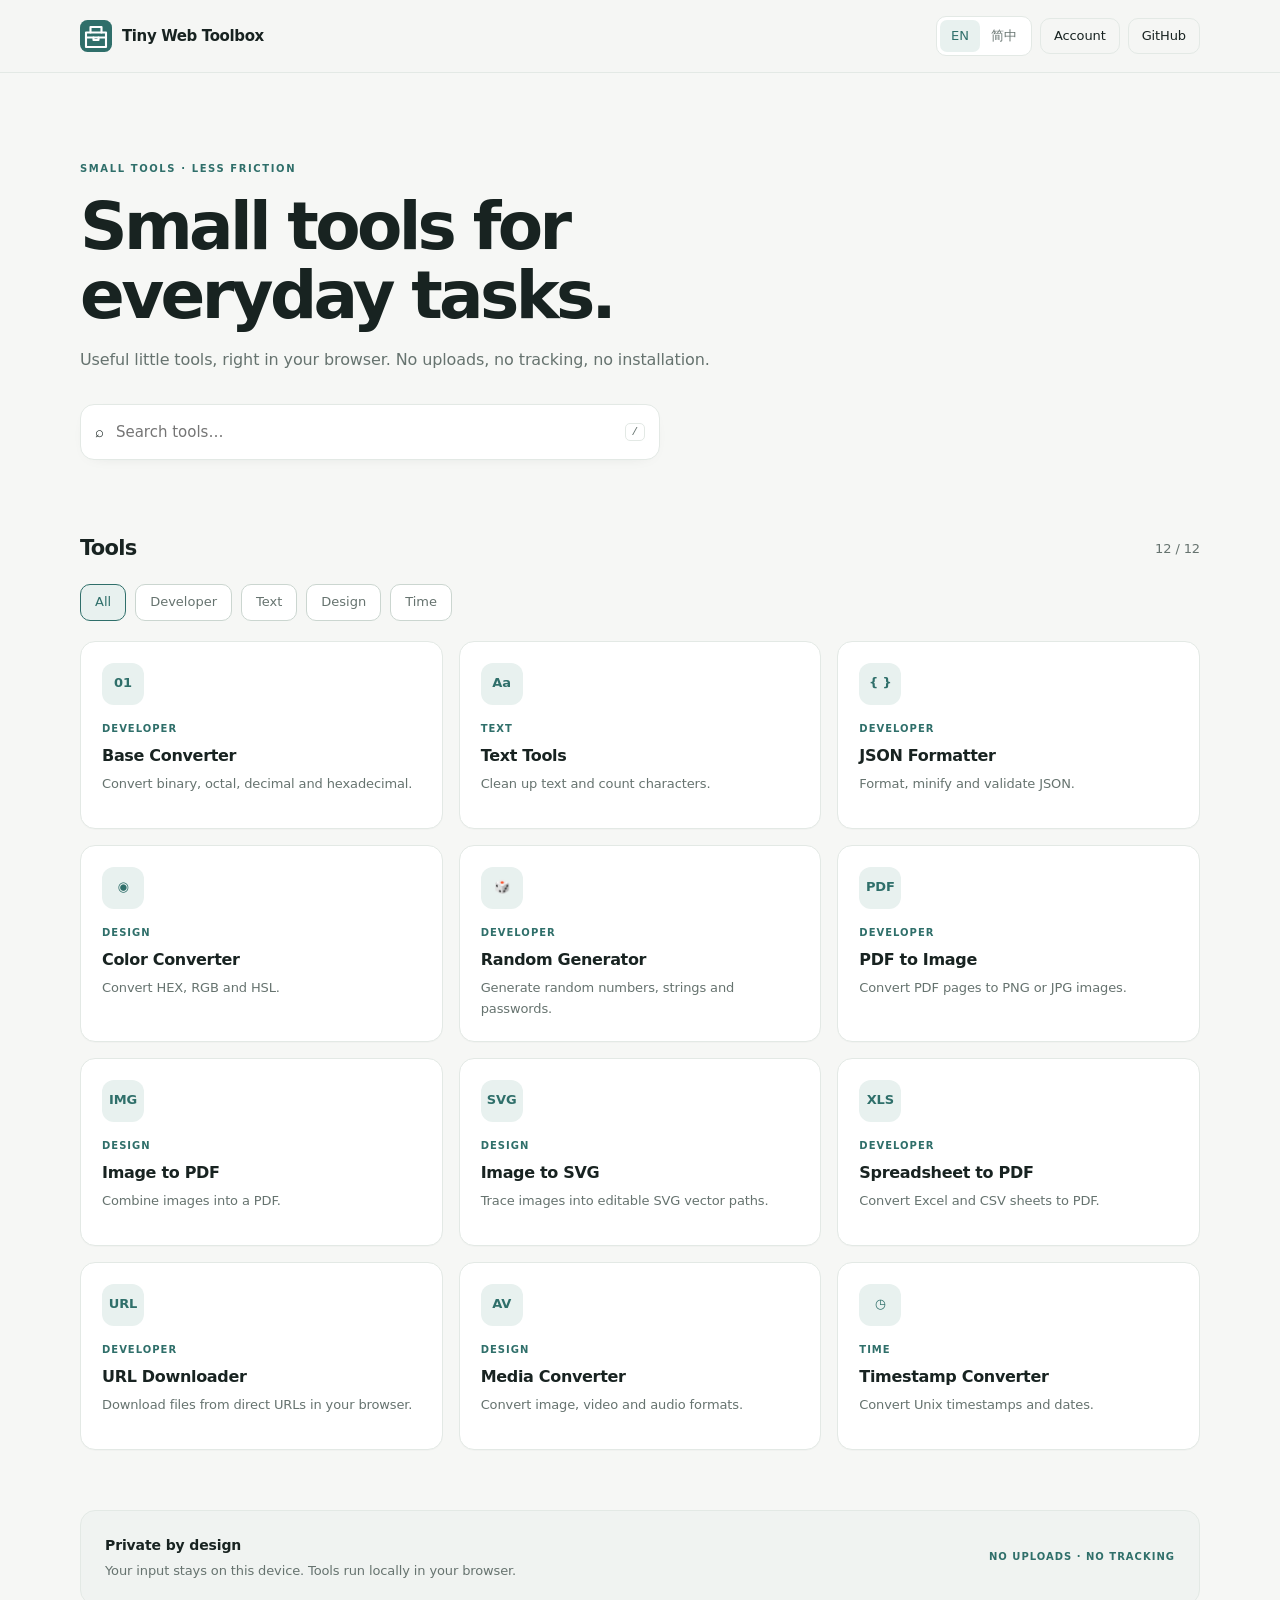
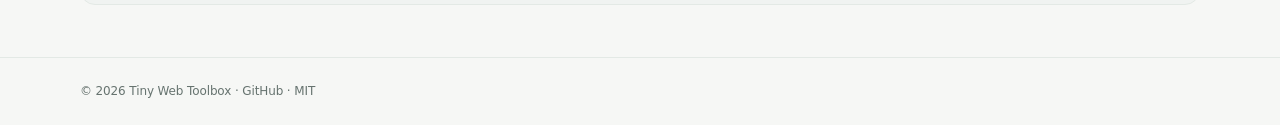
==== commit c5f40b08: "Refresh homepage media converter script" ====
--- a/index.html
+++ b/index.html
@@ -1,3 +1,3 @@
-<!doctype html><html lang="en"><head><meta charset="utf-8"><meta name="viewport" content="width=device-width,initial-scale=1"><meta name="color-scheme" content="light dark"><title>Tiny Web Toolbox | Free Online Tools for Developers</title><link rel="icon" href="assets/logo.svg"><link rel="stylesheet" href="style.css?v=20261111-1"><script defer src="script.js?v=20261111-6"></script><meta name="description" content="Free browser-based tools: base converter, text tools, JSON formatter, color converter and timestamp converter. Private, fast and free."><link rel="canonical" href="https://stone2013.github.io/tiny-web-toolbox/"><meta property="og:type" content="website"><meta property="og:title" content="Tiny Web Toolbox | Free Online Tools for Developers"><meta property="og:description" content="Free browser-based tools: base converter, text tools, JSON formatter, color converter and timestamp converter. Private, fast and free."><meta property="og:url" content="https://stone2013.github.io/tiny-web-toolbox/"><meta name="twitter:card" content="summary"><script type="application/ld+json">
+<!doctype html><html lang="en"><head><meta charset="utf-8"><meta name="viewport" content="width=device-width,initial-scale=1"><meta name="color-scheme" content="light dark"><title>Tiny Web Toolbox | Free Online Tools for Developers</title><link rel="icon" href="assets/logo.svg"><link rel="stylesheet" href="style.css?v=20261111-1"><script defer src="script.js?v=20261111-7"></script><meta name="description" content="Free browser-based tools: base converter, text tools, JSON formatter, color converter and timestamp converter. Private, fast and free."><link rel="canonical" href="https://stone2013.github.io/tiny-web-toolbox/"><meta property="og:type" content="website"><meta property="og:title" content="Tiny Web Toolbox | Free Online Tools for Developers"><meta property="og:description" content="Free browser-based tools: base converter, text tools, JSON formatter, color converter and timestamp converter. Private, fast and free."><meta property="og:url" content="https://stone2013.github.io/tiny-web-toolbox/"><meta name="twitter:card" content="summary"><script type="application/ld+json">
 {"@context":"https://schema.org","@type":"WebSite","name":"Tiny Web Toolbox","url":"https://stone2013.github.io/tiny-web-toolbox/","description":"Free privacy-friendly online tools for developers and everyday tasks, including JSON formatting, text processing, color conversion, base conversion and Unix timestamp conversion.","inLanguage":["en","zh-CN"],"publisher":{"@type":"Person","name":"stone2013"}}
 </script></head><body><header class="header"><div class="wrap header-inner"><a class="brand" href="index.html"><img src="assets/logo.svg" alt="">Tiny Web Toolbox</a><div class="actions"><div class="lang"><button type="button" data-lang="en" aria-pressed="true">EN</button><button type="button" data-lang="zh-CN" aria-pressed="false">简中</button></div><a class="gh" href="account.html" data-key="account">Account</a><a class="gh" href="https://github.com/stone2013/tiny-web-toolbox" target="_blank" rel="noopener">GitHub</a></div></div></header><main class="wrap"><section class="hero"><div class="eyebrow" data-key="eyebrow">SMALL TOOLS · LESS FRICTION</div><h1 data-key="hero">Small tools for everyday tasks.</h1><p data-key="sub">Useful little tools, right in your browser. No uploads, no tracking, no installation.</p><label class="search"><span>⌕</span><input id="search" type="search" data-placeholder="search" placeholder="Search tools…"><kbd>/</kbd></label></section><section class="section hidden" id="recent-section"><div class="section-head"><h2 data-key="recent">Recently used</h2><button type="button" class="clear" id="recent-clear" data-key="clear">Clear</button></div><div class="recent" id="recent-list"></div></section><section class="section"><div class="section-head"><h2 data-key="tools">Tools</h2><span class="muted" id="count">5 / 5</span></div><div class="chips"><button class="chip" data-cat-filter="all" aria-pressed="true" data-key="all">All</button><button class="chip" data-cat-filter="developer" aria-pressed="false" data-key="developer">Developer</button><button class="chip" data-cat-filter="text" aria-pressed="false" data-key="text">Text</button><button class="chip" data-cat-filter="design" aria-pressed="false" data-key="design">Design</button><button class="chip" data-cat-filter="time" aria-pressed="false" data-key="time">Time</button></div><div class="grid"><a class="card" data-id="base" data-cat="developer" data-search="base converter binary octal decimal hexadecimal 进制 二进制 十六进制" href="tools/base-converter.html"><span class="ico">01</span><span class="tag" data-key="developer">DEVELOPER</span><h3 data-key="base">Base Converter</h3><p data-key="basedesc">Convert binary, octal, decimal and hexadecimal.</p></a><a class="card" data-id="text" data-cat="text" data-search="text 文本" href="tools/text-tools.html"><span class="ico">Aa</span><span class="tag" data-key="text">TEXT</span><h3 data-key="textname">Text Tools</h3><p data-key="textdesc">Clean up text and count characters.</p></a><a class="card" data-id="json" data-cat="developer" data-search="json formatter 格式化" href="tools/json-formatter.html"><span class="ico">{ }</span><span class="tag" data-key="developer">DEVELOPER</span><h3 data-key="json">JSON Formatter</h3><p data-key="jsondesc">Format, minify and validate JSON.</p></a><a class="card" data-id="color" data-cat="design" data-search="color hex rgb hsl 颜色" href="tools/color-converter.html"><span class="ico">◉</span><span class="tag" data-key="design">DESIGN</span><h3 data-key="color">Color Converter</h3><p data-key="colordesc">Convert HEX, RGB and HSL.</p></a><a class="card" data-id="random" data-cat="developer" data-search="random generator number string password 随机 数字 字符串 密码" href="tools/random-generator.html"><span class="ico">🎲</span><span class="tag" data-key="developer">DEVELOPER</span><h3 data-key="random">Random Generator</h3><p data-key="randomdesc">Generate random numbers, strings and passwords.</p></a><a class="card" data-id="pdf" data-cat="developer" data-search="pdf to image convert png jpg 图片 转换" href="tools/pdf-to-image.html"><span class="ico">PDF</span><span class="tag" data-key="developer">DEVELOPER</span><h3 data-key="pdf">PDF to Image</h3><p data-key="pdfdesc">Convert PDF pages to PNG or JPG images.</p></a><a class="card" data-id="image-pdf" data-cat="design" data-search="image to pdf jpg png webp 图片 转 PDF" href="tools/image-to-pdf.html"><span class="ico">IMG</span><span class="tag" data-key="design">DESIGN</span><h3 data-key="imagepdf">Image to PDF</h3><p data-key="imagepdfdesc">Combine images into a PDF.</p></a><a class="card" data-id="image-svg" data-cat="design" data-search="image to svg vectorize vector tracing png jpg webp 图片 矢量化 SVG" href="tools/image-to-svg.html"><span class="ico">SVG</span><span class="tag" data-key="design">DESIGN</span><h3 data-key="imagesvg">Image to SVG</h3><p data-key="imagesvgdesc">Trace images into editable SVG vector paths.</p></a><a class="card" data-id="sheet-pdf" data-cat="developer" data-search="spreadsheet excel xlsx xls csv table to pdf 电子表格 转 PDF" href="tools/spreadsheet-to-pdf.html"><span class="ico">XLS</span><span class="tag" data-key="developer">DEVELOPER</span><h3 data-key="sheetpdf">Spreadsheet to PDF</h3><p data-key="sheetpdfdesc">Convert Excel and CSV sheets to PDF.</p></a><a class="card" data-id="url-download" data-cat="developer" data-search="url downloader video mp4 direct link download 下载 URL 视频 直链" href="tools/url-downloader.html"><span class="ico">URL</span><span class="tag" data-key="developer">DEVELOPER</span><h3 data-key="urldownload">URL Downloader</h3><p data-key="urldownloaddesc">Download files from direct URLs in your browser.</p></a><a class="card" data-id="media-converter" data-cat="design" data-search="media converter image video audio format mp4 mp3 wav png jpg webp 格式转换 图片 视频 音频" href="tools/media-converter.html"><span class="ico">AV</span><span class="tag" data-key="design">DESIGN</span><h3 data-key="mediaconverter">Media Converter</h3><p data-key="mediaconverterdesc">Convert image, video and audio formats.</p></a><a class="card" data-id="timestamp" data-cat="time" data-search="timestamp unix 时间戳" href="tools/timestamp-converter.html"><span class="ico">◷</span><span class="tag" data-key="time">TIME</span><h3 data-key="timestamp">Timestamp Converter</h3><p data-key="timestampdesc">Convert Unix timestamps and dates.</p></a></div><p id="empty" class="muted hidden" data-key="empty">No matching tools.</p></section><section class="privacy"><div><strong data-key="privacy">Private by design</strong><p data-key="privacysub">Your input stays on this device. Tools run locally in your browser.</p></div><span class="tag" data-key="privacytag">NO UPLOADS · NO TRACKING</span></section></main><footer class="footer"><div class="wrap">© <span id="year"></span> Tiny Web Toolbox · <a href="https://github.com/stone2013/tiny-web-toolbox">GitHub</a> · MIT</div></footer></body></html>
